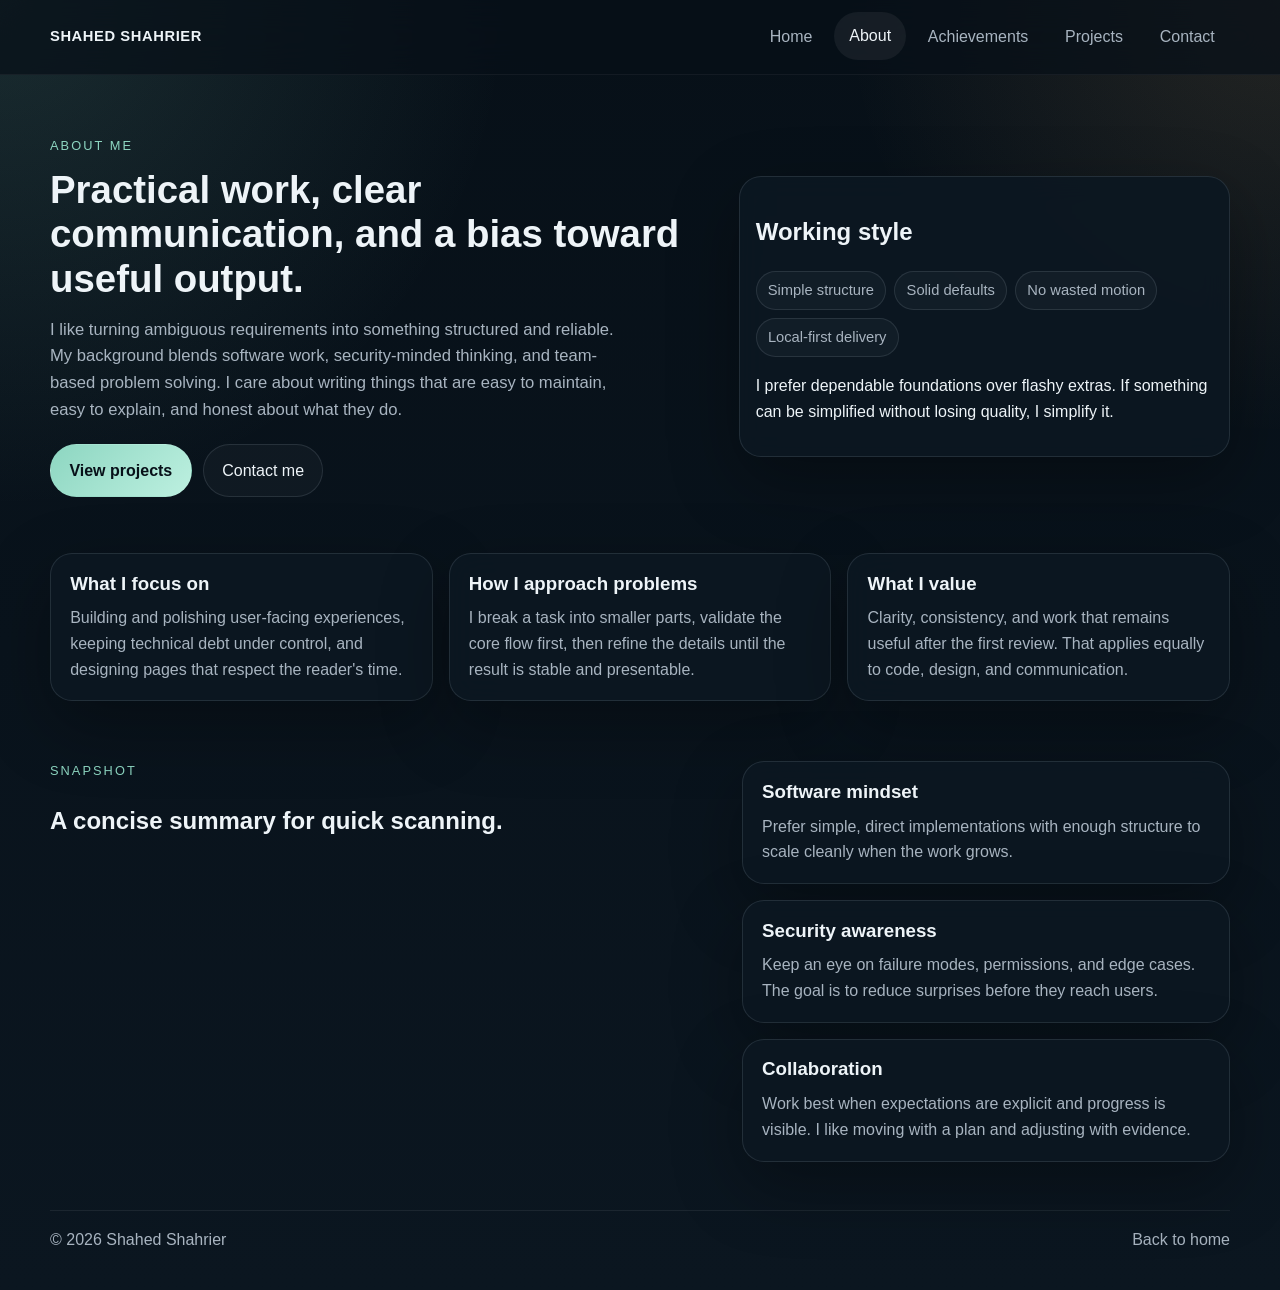
==== about.html @ 17976b41 "Redesign portfolio site" ====
<!doctype html>
<html lang="en">
<head>
  <meta charset="utf-8" />
  <meta name="viewport" content="width=device-width,initial-scale=1" />
  <meta name="description" content="About Shahed Shahrier." />
  <meta name="theme-color" content="#071018" />
  <link rel="manifest" href="manifest.webmanifest" />
  <link rel="icon" href="assets/icon.svg" type="image/svg+xml" />
  <link rel="stylesheet" href="styles.css" />
  <title>About | Shahed Shahrier</title>
</head>
<body data-page="about">
  <header class="site-header">
    <div class="container header-inner">
      <a class="brand" href="index.html">Shahed Shahrier</a>
      <nav class="nav" aria-label="Primary">
        <a href="index.html">Home</a>
        <a href="about.html" aria-current="page">About</a>
        <a href="achievements.html">Achievements</a>
        <a href="projects.html">Projects</a>
        <a href="contact.html">Contact</a>
      </nav>
    </div>
  </header>

  <main>
    <section class="page-hero">
      <div class="container page-hero-grid">
        <div>
          <p class="eyebrow">About me</p>
          <h1>Practical work, clear communication, and a bias toward useful output.</h1>
          <p class="page-lead">I like turning ambiguous requirements into something structured and reliable. My background blends software work, security-minded thinking, and team-based problem solving. I care about writing things that are easy to maintain, easy to explain, and honest about what they do.</p>
          <div class="quick-links">
            <a class="btn primary" href="projects.html">View projects</a>
            <a class="btn secondary" href="contact.html">Contact me</a>
          </div>
        </div>
        <aside class="hero-card">
          <h2>Working style</h2>
          <div class="pill-row">
            <span class="pill">Simple structure</span>
            <span class="pill">Solid defaults</span>
            <span class="pill">No wasted motion</span>
            <span class="pill">Local-first delivery</span>
          </div>
          <p>I prefer dependable foundations over flashy extras. If something can be simplified without losing quality, I simplify it.</p>
        </aside>
      </div>
    </section>

    <section class="section">
      <div class="container info-stack">
        <article class="info-card">
          <h3>What I focus on</h3>
          <p>Building and polishing user-facing experiences, keeping technical debt under control, and designing pages that respect the reader's time.</p>
        </article>
        <article class="info-card">
          <h3>How I approach problems</h3>
          <p>I break a task into smaller parts, validate the core flow first, then refine the details until the result is stable and presentable.</p>
        </article>
        <article class="info-card">
          <h3>What I value</h3>
          <p>Clarity, consistency, and work that remains useful after the first review. That applies equally to code, design, and communication.</p>
        </article>
      </div>
    </section>

    <section class="section alt-section">
      <div class="container split-grid">
        <div>
          <p class="eyebrow">Snapshot</p>
          <h2>A concise summary for quick scanning.</h2>
        </div>
        <div class="stack-list">
          <article class="stack-item">
            <h3>Software mindset</h3>
            <p>Prefer simple, direct implementations with enough structure to scale cleanly when the work grows.</p>
          </article>
          <article class="stack-item">
            <h3>Security awareness</h3>
            <p>Keep an eye on failure modes, permissions, and edge cases. The goal is to reduce surprises before they reach users.</p>
          </article>
          <article class="stack-item">
            <h3>Collaboration</h3>
            <p>Work best when expectations are explicit and progress is visible. I like moving with a plan and adjusting with evidence.</p>
          </article>
        </div>
      </div>
    </section>
  </main>

  <footer class="site-footer">
    <div class="container footer-inner">
      <p>© <span data-year></span> Shahed Shahrier</p>
      <p><a href="index.html">Back to home</a></p>
    </div>
  </footer>

  <script src="site.js" defer></script>
</body>
</html>
---- styles.css ----
:root {
  --bg: #071018;
  --bg-2: #0b1620;
  --surface: rgba(12, 23, 34, 0.88);
  --surface-strong: #102131;
  --surface-soft: rgba(255, 255, 255, 0.04);
  --border: rgba(201, 219, 232, 0.12);
  --text: #eef4f8;
  --muted: #a8b4c0;
  --accent: #8dd6c1;
  --accent-strong: #f0b96f;
  --shadow: 0 24px 70px rgba(0, 0, 0, 0.32);
  --radius: 22px;
  --radius-sm: 14px;
  --max-width: 1180px;
}

* {
  box-sizing: border-box;
}

html {
  scroll-behavior: smooth;
}

body {
  margin: 0;
  min-height: 100vh;
  color: var(--text);
  line-height: 1.6;
  font-family: "Segoe UI", "Helvetica Neue", Arial, sans-serif;
  background:
    radial-gradient(circle at top left, rgba(141, 214, 193, 0.14), transparent 28%),
    radial-gradient(circle at top right, rgba(240, 185, 111, 0.12), transparent 24%),
    linear-gradient(180deg, var(--bg), var(--bg-2));
  -webkit-font-smoothing: antialiased;
  -moz-osx-font-smoothing: grayscale;
}

img {
  max-width: 100%;
  display: block;
}

a {
  color: inherit;
}

.container {
  width: min(var(--max-width), calc(100% - 2rem));
  margin: 0 auto;
}

.site-header {
  position: sticky;
  top: 0;
  z-index: 20;
  backdrop-filter: blur(18px);
  background: rgba(7, 16, 24, 0.72);
  border-bottom: 1px solid rgba(255, 255, 255, 0.05);
}

.header-inner {
  min-height: 74px;
  display: flex;
  align-items: center;
  justify-content: space-between;
  gap: 1rem;
}

.brand {
  text-decoration: none;
  font-weight: 700;
  letter-spacing: 0.04em;
  text-transform: uppercase;
  font-size: 0.92rem;
}

.nav {
  display: flex;
  flex-wrap: wrap;
  justify-content: flex-end;
  gap: 0.4rem;
}

.nav a {
  text-decoration: none;
  padding: 0.7rem 0.95rem;
  color: var(--muted);
  border-radius: 999px;
  transition: background-color 160ms ease, color 160ms ease, transform 160ms ease;
}

.nav a:hover,
.nav a:focus-visible,
.nav a[aria-current="page"] {
  color: var(--text);
  background: rgba(255, 255, 255, 0.06);
  transform: translateY(-1px);
}

.hero {
  padding: 4.5rem 0 2rem;
}

.hero-grid,
.split-grid {
  display: grid;
  grid-template-columns: 1.3fr 0.95fr;
  gap: 1.5rem;
  align-items: center;
}

.hero-copy h1,
.section-heading h2 {
  margin: 0;
  line-height: 1.05;
  letter-spacing: -0.03em;
}

.hero-copy h1 {
  font-size: clamp(2.6rem, 5vw, 5rem);
  max-width: 11ch;
}

.lead {
  max-width: 65ch;
  color: var(--muted);
  font-size: 1.05rem;
  margin: 1.1rem 0 0;
}

.eyebrow {
  margin: 0 0 0.75rem;
  color: var(--accent);
  font-size: 0.8rem;
  letter-spacing: 0.16em;
  text-transform: uppercase;
}

.hero-actions {
  display: flex;
  flex-wrap: wrap;
  gap: 0.9rem;
  margin-top: 1.6rem;
}

.btn {
  display: inline-flex;
  align-items: center;
  justify-content: center;
  min-height: 48px;
  padding: 0.8rem 1.15rem;
  border-radius: 999px;
  text-decoration: none;
  border: 1px solid transparent;
  transition: transform 160ms ease, border-color 160ms ease, background-color 160ms ease;
}

.btn:hover,
.btn:focus-visible {
  transform: translateY(-1px);
}

.btn.primary {
  background: linear-gradient(135deg, var(--accent), #bdf0e0);
  color: #071018;
  font-weight: 700;
}

.btn.secondary {
  border-color: var(--border);
  background: rgba(255, 255, 255, 0.03);
  color: var(--text);
}

.hero-meta {
  display: flex;
  flex-wrap: wrap;
  gap: 0.7rem;
  margin-top: 1.25rem;
  color: var(--muted);
}

.hero-meta span {
  padding: 0.5rem 0.8rem;
  border: 1px solid var(--border);
  border-radius: 999px;
  background: rgba(255, 255, 255, 0.03);
}

.hero-card,
.link-card,
.stack-item,
.info-card {
  border: 1px solid var(--border);
  background: var(--surface);
  box-shadow: var(--shadow);
  backdrop-filter: blur(14px);
}

.hero-card {
  border-radius: var(--radius);
  padding: 1rem;
}

.portrait-card img {
  border-radius: calc(var(--radius) - 10px);
  aspect-ratio: 4 / 5;
  object-fit: cover;
  width: 100%;
  margin-bottom: 1rem;
}

.portrait-card h2,
.page-hero h1,
.stack-item h3,
.info-card h3,
.link-card h3 {
  margin: 0;
  line-height: 1.15;
}

.portrait-card p,
.section-note,
.stack-item p,
.info-card p,
.link-card p {
  margin: 0.7rem 0 0;
  color: var(--muted);
}

.section {
  padding: 2rem 0 1rem;
}

.alt-section {
  padding-top: 2.75rem;
}

.section-heading {
  display: flex;
  align-items: end;
  justify-content: space-between;
  gap: 1.5rem;
  margin-bottom: 1.25rem;
}

.section-heading h2,
.page-hero h1 {
  font-size: clamp(1.9rem, 3vw, 3rem);
}

.section-note {
  max-width: 42ch;
}

.card-grid {
  display: grid;
  gap: 1rem;
}

.four-up {
  grid-template-columns: repeat(4, minmax(0, 1fr));
}

.link-card {
  display: block;
  text-decoration: none;
  border-radius: var(--radius);
  padding: 1.2rem;
  min-height: 100%;
  transition: transform 160ms ease, border-color 160ms ease, background-color 160ms ease;
}

.link-card:hover,
.link-card:focus-visible {
  transform: translateY(-4px);
  border-color: rgba(141, 214, 193, 0.34);
  background: rgba(16, 33, 49, 0.98);
}

.card-kicker {
  display: inline-flex;
  margin-bottom: 0.8rem;
  color: var(--accent-strong);
  font-size: 0.8rem;
  letter-spacing: 0.14em;
  text-transform: uppercase;
}

.split-grid {
  align-items: start;
}

.stack-list {
  display: grid;
  gap: 1rem;
}

.stack-item,
.info-card {
  border-radius: var(--radius);
  padding: 1.15rem 1.2rem;
}

.page-hero {
  padding: 3.8rem 0 1.5rem;
}

.page-hero-grid {
  display: grid;
  grid-template-columns: minmax(0, 1.15fr) minmax(280px, 0.85fr);
  gap: 1.5rem;
  align-items: center;
}

.page-lead {
  color: var(--muted);
  max-width: 62ch;
  margin: 1rem 0 0;
  font-size: 1.04rem;
}

.quick-links {
  display: flex;
  flex-wrap: wrap;
  gap: 0.7rem;
  margin-top: 1.3rem;
}

.quick-links a,
.inline-link {
  color: var(--text);
}

.inline-link {
  color: var(--accent);
}

.info-stack,
.project-grid,
.achievement-grid,
.contact-grid {
  display: grid;
  gap: 1rem;
}

.info-stack {
  grid-template-columns: repeat(3, minmax(0, 1fr));
}

.project-grid,
.achievement-grid,
.contact-grid {
  grid-template-columns: repeat(3, minmax(0, 1fr));
}

.info-card figure,
.project-card figure,
.achievement-card figure {
  margin: 0 0 1rem;
}

.info-card figure img,
.project-card figure img,
.achievement-card figure img {
  width: 100%;
  aspect-ratio: 16 / 10;
  object-fit: cover;
  border-radius: 16px;
}

.pill-row {
  display: flex;
  flex-wrap: wrap;
  gap: 0.5rem;
  margin-top: 1rem;
}

.pill {
  display: inline-flex;
  align-items: center;
  padding: 0.42rem 0.7rem;
  border-radius: 999px;
  border: 1px solid var(--border);
  color: var(--muted);
  background: rgba(255, 255, 255, 0.03);
  font-size: 0.92rem;
}

.project-card,
.achievement-card,
.contact-card {
  border: 1px solid var(--border);
  border-radius: var(--radius);
  background: var(--surface);
  padding: 1rem;
  box-shadow: var(--shadow);
}

.contact-card a {
  color: var(--accent);
  text-decoration: none;
}

.contact-card a:hover,
.contact-card a:focus-visible {
  text-decoration: underline;
}

.section-divider {
  margin: 2rem 0 0;
  border: 0;
  border-top: 1px solid rgba(255, 255, 255, 0.08);
}

.site-footer {
  padding: 2rem 0 2.4rem;
  color: var(--muted);
}

.footer-inner {
  display: flex;
  flex-wrap: wrap;
  justify-content: space-between;
  gap: 0.8rem;
  padding-top: 1rem;
  border-top: 1px solid rgba(255, 255, 255, 0.07);
}

.footer-inner p {
  margin: 0;
}

.footer-inner a {
  color: var(--muted);
  text-decoration: none;
}

.footer-inner a:hover,
.footer-inner a:focus-visible {
  color: var(--text);
}

.offline-banner {
  display: inline-flex;
  margin-top: 1rem;
  padding: 0.55rem 0.8rem;
  border-radius: 999px;
  border: 1px solid rgba(141, 214, 193, 0.28);
  background: rgba(141, 214, 193, 0.08);
  color: var(--text);
}

.center-stack {
  min-height: calc(100vh - 140px);
  display: grid;
  place-items: center;
}

.center-card {
  max-width: 640px;
  width: 100%;
  padding: 1.5rem;
  border-radius: var(--radius);
  border: 1px solid var(--border);
  background: var(--surface);
  box-shadow: var(--shadow);
}

.center-card p {
  color: var(--muted);
}

@media (max-width: 980px) {
  .hero-grid,
  .split-grid,
  .page-hero-grid,
  .info-stack,
  .project-grid,
  .achievement-grid,
  .contact-grid,
  .four-up {
    grid-template-columns: 1fr 1fr;
  }

  .section-heading {
    align-items: start;
    flex-direction: column;
  }
}

@media (max-width: 720px) {
  .container {
    width: min(var(--max-width), calc(100% - 1.25rem));
  }

  .header-inner {
    min-height: auto;
    padding: 0.9rem 0;
    flex-direction: column;
    align-items: flex-start;
  }

  .nav {
    justify-content: flex-start;
  }

  .hero,
  .page-hero {
    padding-top: 2.8rem;
  }

  .hero-grid,
  .split-grid,
  .page-hero-grid,
  .info-stack,
  .project-grid,
  .achievement-grid,
  .contact-grid,
  .four-up {
    grid-template-columns: 1fr;
  }

  .hero-copy h1 {
    max-width: none;
  }

  .footer-inner {
    flex-direction: column;
  }
}
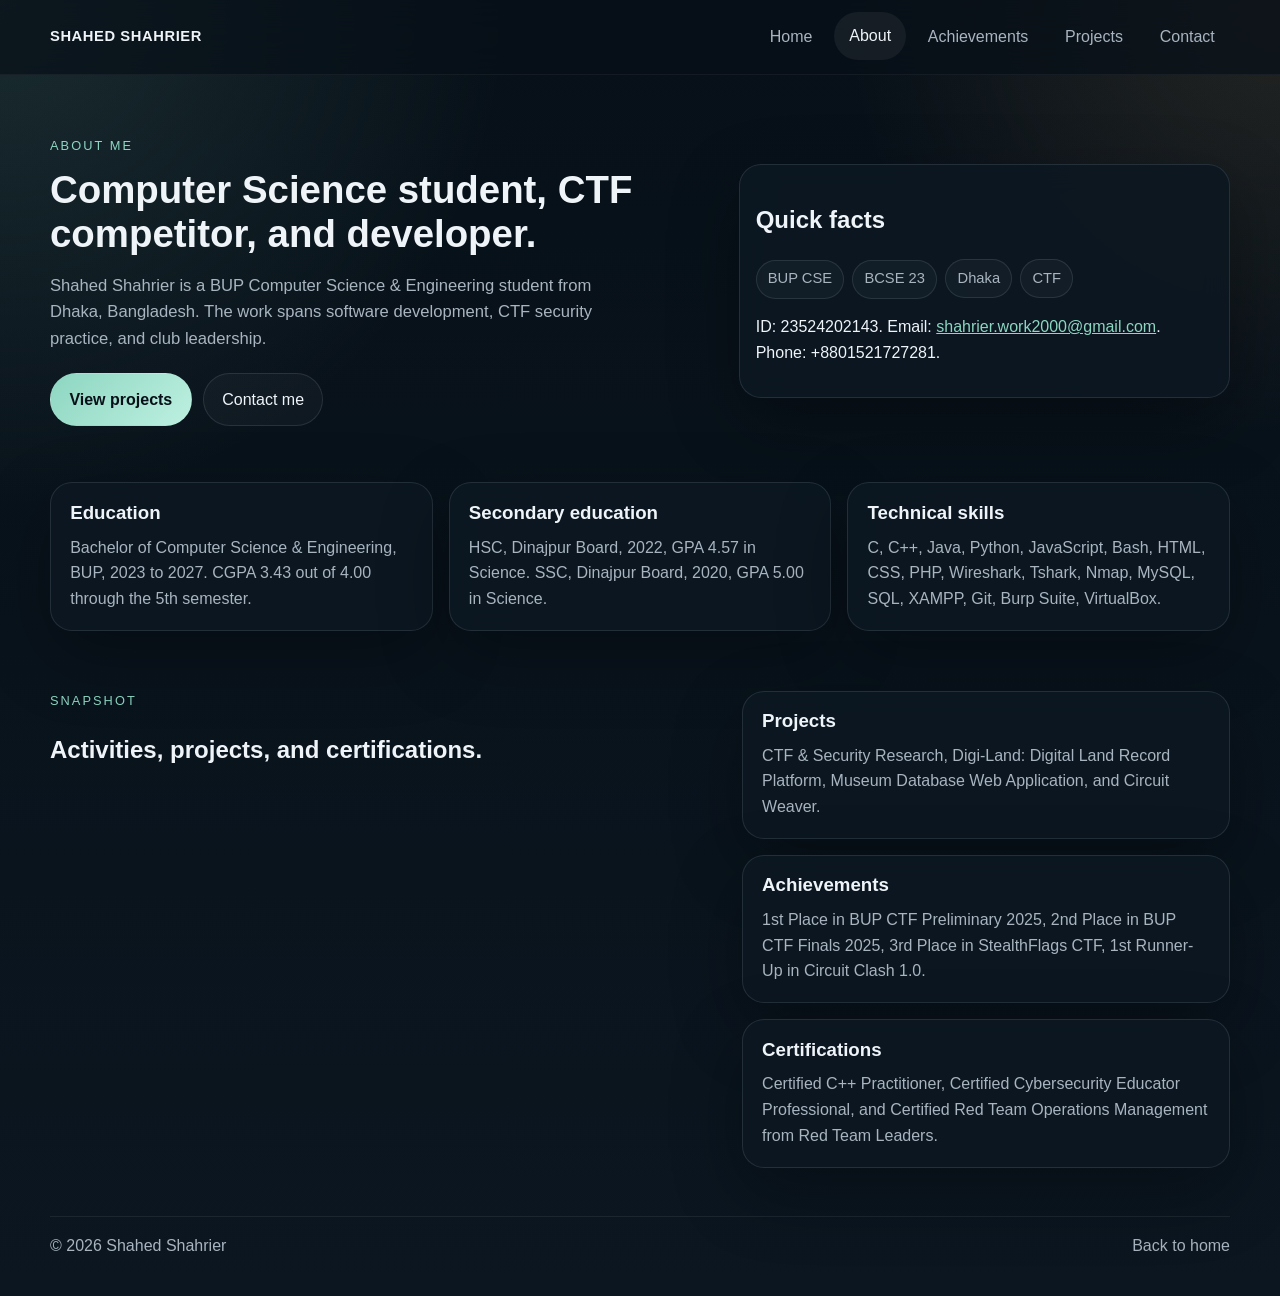
==== commit 7e9564b4: "Refine portfolio copy and project links" ====
--- a/about.html
+++ b/about.html
@@ -3,7 +3,7 @@
 <head>
   <meta charset="utf-8" />
   <meta name="viewport" content="width=device-width,initial-scale=1" />
-  <meta name="description" content="About Shahed Shahrier." />
+  <meta name="description" content="Education, skills, activities, and certifications for Shahed Shahrier." />
   <meta name="theme-color" content="#071018" />
   <link rel="manifest" href="manifest.webmanifest" />
   <link rel="icon" href="assets/icon.svg" type="image/svg+xml" />
@@ -29,22 +29,22 @@
       <div class="container page-hero-grid">
         <div>
           <p class="eyebrow">About me</p>
-          <h1>Practical work, clear communication, and a bias toward useful output.</h1>
-          <p class="page-lead">I like turning ambiguous requirements into something structured and reliable. My background blends software work, security-minded thinking, and team-based problem solving. I care about writing things that are easy to maintain, easy to explain, and honest about what they do.</p>
+          <h1>Computer Science student, CTF competitor, and developer.</h1>
+          <p class="page-lead">Shahed Shahrier is a BUP Computer Science & Engineering student from Dhaka, Bangladesh. The work spans software development, CTF security practice, and club leadership.</p>
           <div class="quick-links">
             <a class="btn primary" href="projects.html">View projects</a>
             <a class="btn secondary" href="contact.html">Contact me</a>
           </div>
         </div>
         <aside class="hero-card">
-          <h2>Working style</h2>
+          <h2>Quick facts</h2>
           <div class="pill-row">
-            <span class="pill">Simple structure</span>
-            <span class="pill">Solid defaults</span>
-            <span class="pill">No wasted motion</span>
-            <span class="pill">Local-first delivery</span>
+            <span class="pill">BUP CSE</span>
+            <span class="pill">BCSE 23</span>
+            <span class="pill">Dhaka</span>
+            <span class="pill">CTF</span>
           </div>
-          <p>I prefer dependable foundations over flashy extras. If something can be simplified without losing quality, I simplify it.</p>
+          <p>ID: 23524202143. Email: <a class="inline-link" href="mailto:shahrier.work2000@gmail.com">shahrier.work2000@gmail.com</a>. Phone: +8801521727281.</p>
         </aside>
       </div>
     </section>
@@ -52,16 +52,16 @@
     <section class="section">
       <div class="container info-stack">
         <article class="info-card">
-          <h3>What I focus on</h3>
-          <p>Building and polishing user-facing experiences, keeping technical debt under control, and designing pages that respect the reader's time.</p>
+          <h3>Education</h3>
+          <p>Bachelor of Computer Science & Engineering, BUP, 2023 to 2027. CGPA 3.43 out of 4.00 through the 5th semester.</p>
         </article>
         <article class="info-card">
-          <h3>How I approach problems</h3>
-          <p>I break a task into smaller parts, validate the core flow first, then refine the details until the result is stable and presentable.</p>
+          <h3>Secondary education</h3>
+          <p>HSC, Dinajpur Board, 2022, GPA 4.57 in Science. SSC, Dinajpur Board, 2020, GPA 5.00 in Science.</p>
         </article>
         <article class="info-card">
-          <h3>What I value</h3>
-          <p>Clarity, consistency, and work that remains useful after the first review. That applies equally to code, design, and communication.</p>
+          <h3>Technical skills</h3>
+          <p>C, C++, Java, Python, JavaScript, Bash, HTML, CSS, PHP, Wireshark, Tshark, Nmap, MySQL, SQL, XAMPP, Git, Burp Suite, VirtualBox.</p>
         </article>
       </div>
     </section>
@@ -70,20 +70,20 @@
       <div class="container split-grid">
         <div>
           <p class="eyebrow">Snapshot</p>
-          <h2>A concise summary for quick scanning.</h2>
+          <h2>Activities, projects, and certifications.</h2>
         </div>
         <div class="stack-list">
           <article class="stack-item">
-            <h3>Software mindset</h3>
-            <p>Prefer simple, direct implementations with enough structure to scale cleanly when the work grows.</p>
+            <h3>Projects</h3>
+            <p>CTF & Security Research, Digi-Land: Digital Land Record Platform, Museum Database Web Application, and Circuit Weaver.</p>
           </article>
           <article class="stack-item">
-            <h3>Security awareness</h3>
-            <p>Keep an eye on failure modes, permissions, and edge cases. The goal is to reduce surprises before they reach users.</p>
+            <h3>Achievements</h3>
+            <p>1st Place in BUP CTF Preliminary 2025, 2nd Place in BUP CTF Finals 2025, 3rd Place in StealthFlags CTF, 1st Runner-Up in Circuit Clash 1.0.</p>
           </article>
           <article class="stack-item">
-            <h3>Collaboration</h3>
-            <p>Work best when expectations are explicit and progress is visible. I like moving with a plan and adjusting with evidence.</p>
+            <h3>Certifications</h3>
+            <p>Certified C++ Practitioner, Certified Cybersecurity Educator Professional, and Certified Red Team Operations Management from Red Team Leaders.</p>
           </article>
         </div>
       </div>
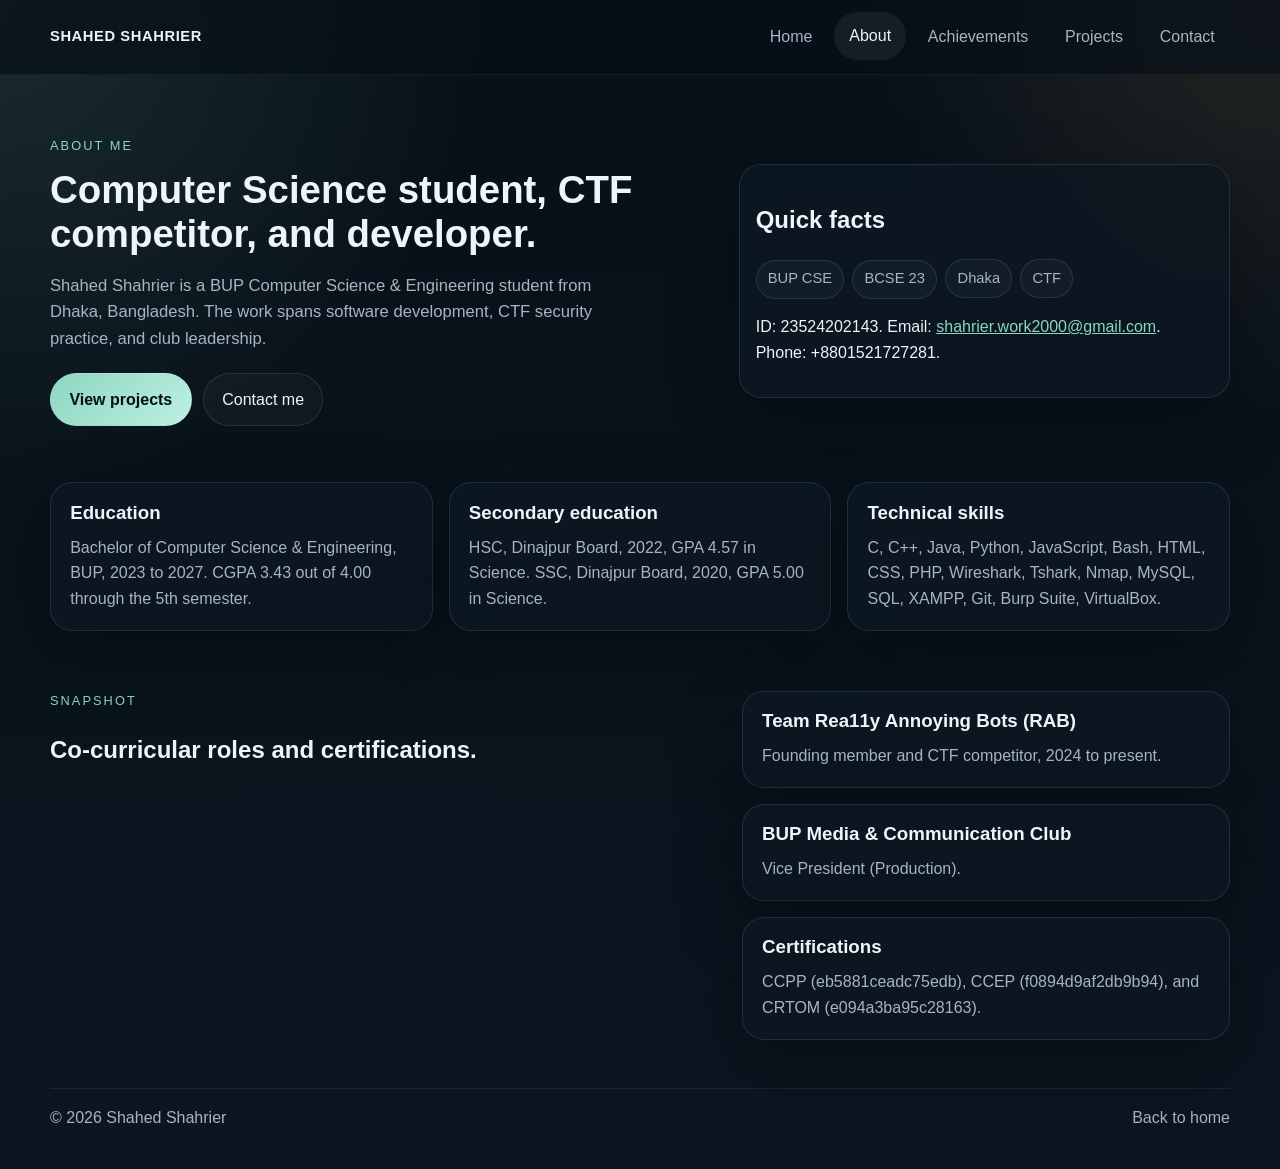
==== commit ae96eb5f: "Reduce repetitive portfolio content" ====
--- a/about.html
+++ b/about.html
@@ -70,20 +70,20 @@
       <div class="container split-grid">
         <div>
           <p class="eyebrow">Snapshot</p>
-          <h2>Activities, projects, and certifications.</h2>
+          <h2>Co-curricular roles and certifications.</h2>
         </div>
         <div class="stack-list">
           <article class="stack-item">
-            <h3>Projects</h3>
-            <p>CTF & Security Research, Digi-Land: Digital Land Record Platform, Museum Database Web Application, and Circuit Weaver.</p>
+            <h3>Team Rea11y Annoying Bots (RAB)</h3>
+            <p>Founding member and CTF competitor, 2024 to present.</p>
           </article>
           <article class="stack-item">
-            <h3>Achievements</h3>
-            <p>1st Place in BUP CTF Preliminary 2025, 2nd Place in BUP CTF Finals 2025, 3rd Place in StealthFlags CTF, 1st Runner-Up in Circuit Clash 1.0.</p>
+            <h3>BUP Media & Communication Club</h3>
+            <p>Vice President (Production).</p>
           </article>
           <article class="stack-item">
             <h3>Certifications</h3>
-            <p>Certified C++ Practitioner, Certified Cybersecurity Educator Professional, and Certified Red Team Operations Management from Red Team Leaders.</p>
+            <p>CCPP (eb5881ceadc75edb), CCEP (f0894d9af2db9b94), and CRTOM (e094a3ba95c28163).</p>
           </article>
         </div>
       </div>
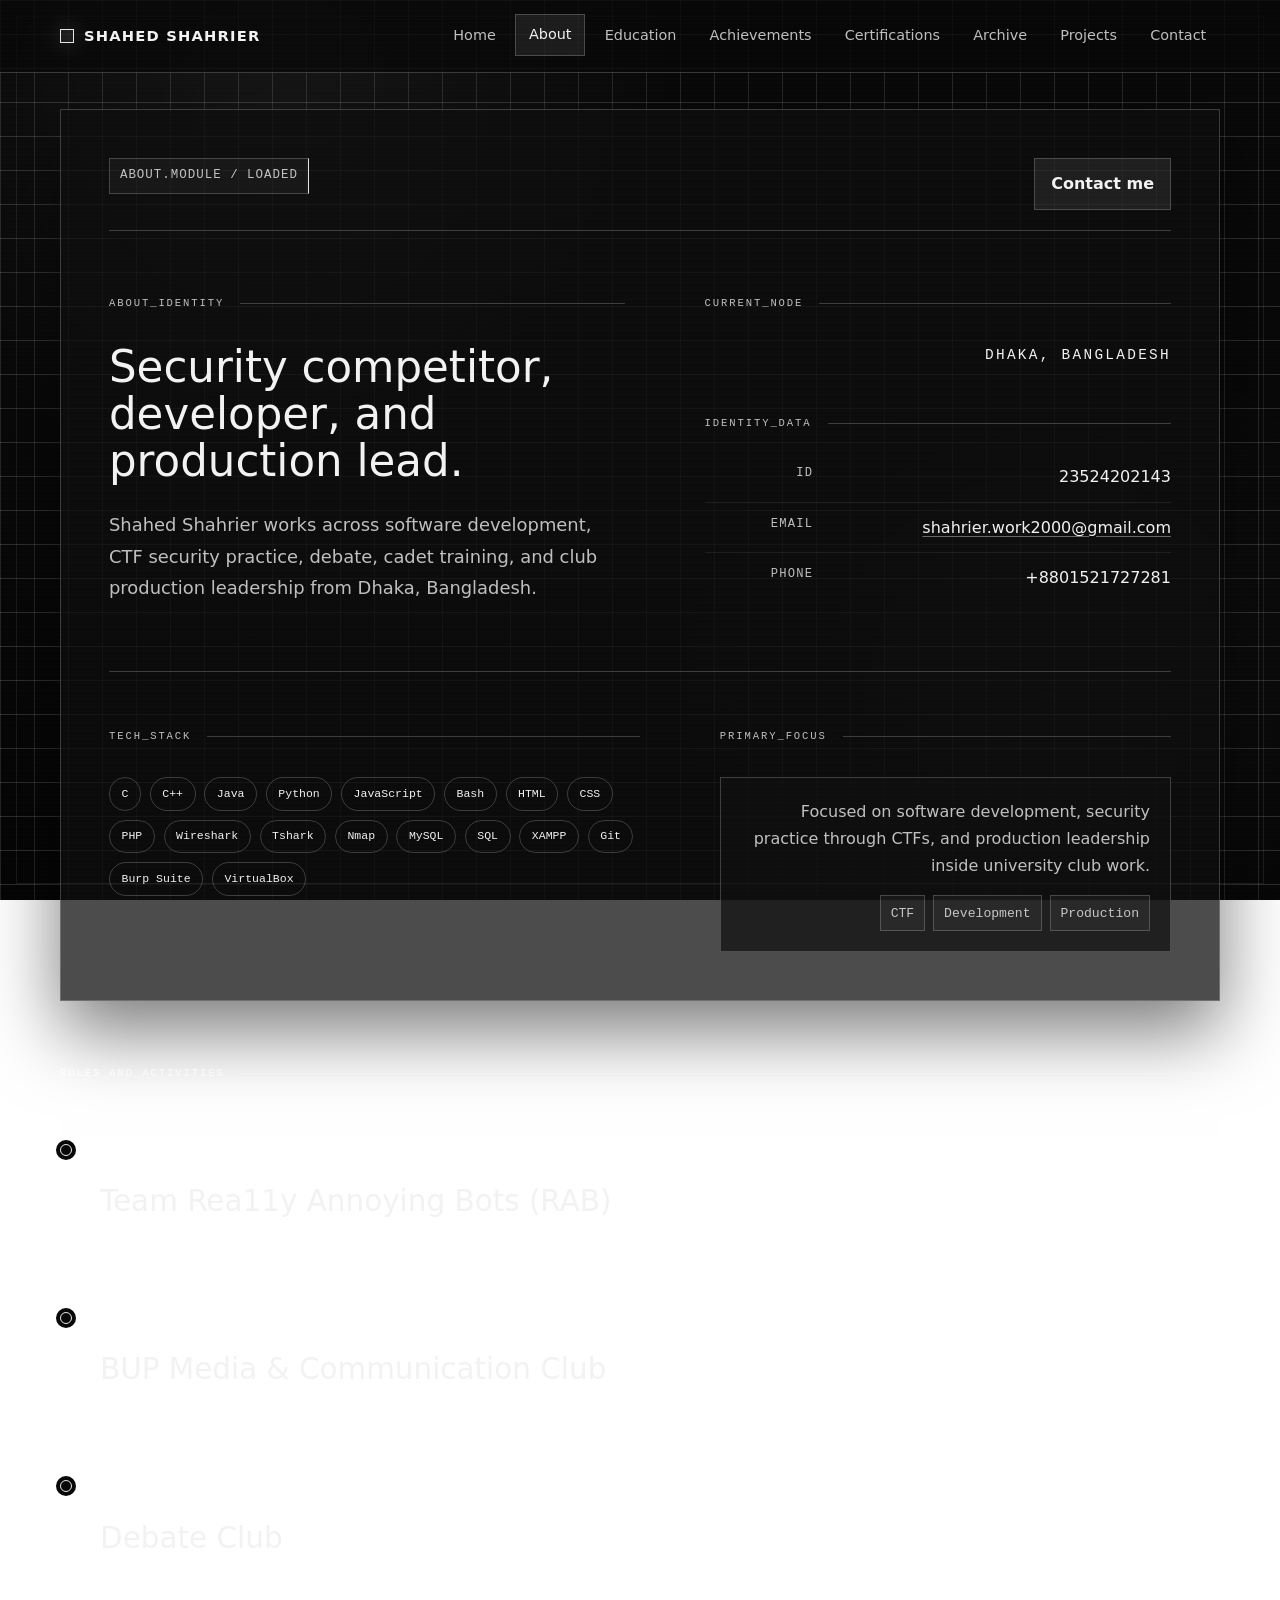
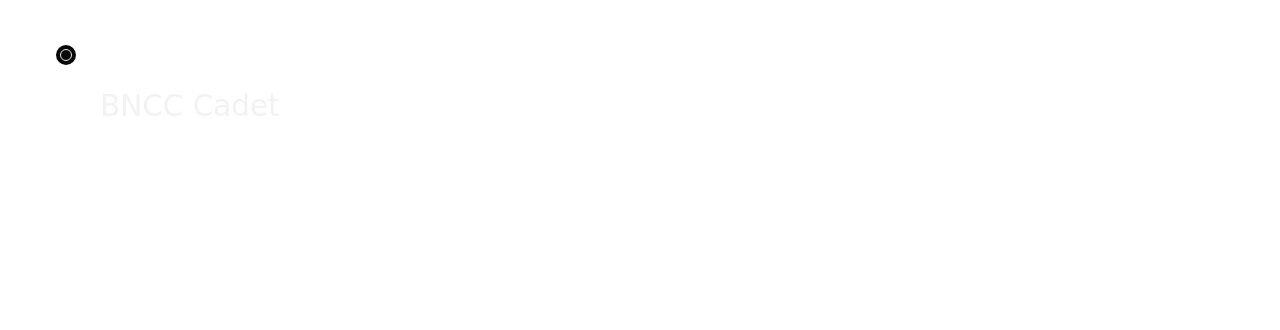
==== commit c3c009e3: "Redesign portfolio and add archive sections" ====
--- a/about.html
+++ b/about.html
@@ -3,11 +3,11 @@
 <head>
   <meta charset="utf-8" />
   <meta name="viewport" content="width=device-width,initial-scale=1" />
-  <meta name="description" content="Education, skills, activities, and certifications for Shahed Shahrier." />
-  <meta name="theme-color" content="#071018" />
+  <meta name="description" content="Skills, activities, and profile information for Shahed Shahrier." />
+  <meta name="theme-color" content="#080808" />
   <link rel="manifest" href="manifest.webmanifest" />
   <link rel="icon" href="assets/icon.svg" type="image/svg+xml" />
-  <link rel="stylesheet" href="styles.css" />
+  <link rel="stylesheet" href="styles.css?v=archive-15" />
   <title>About | Shahed Shahrier</title>
 </head>
 <body data-page="about">
@@ -15,79 +15,138 @@
     <div class="container header-inner">
       <a class="brand" href="index.html">Shahed Shahrier</a>
       <nav class="nav" aria-label="Primary">
-        <a href="index.html">Home</a>
-        <a href="about.html" aria-current="page">About</a>
-        <a href="achievements.html">Achievements</a>
-        <a href="projects.html">Projects</a>
-        <a href="contact.html">Contact</a>
+        <a href="index.html" data-text="Home">Home</a>
+        <a href="about.html" data-text="About" aria-current="page">About</a>
+        <a href="education.html" data-text="Education">Education</a>
+        <a href="achievements.html" data-text="Achievements">Achievements</a>
+        <a href="certifications.html" data-text="Certifications">Certifications</a>
+        <a href="archive.html" data-text="Archive">Archive</a>
+        <a href="projects.html" data-text="Projects">Projects</a>
+        <a href="contact.html" data-text="Contact">Contact</a>
       </nav>
     </div>
   </header>
 
   <main>
-    <section class="page-hero">
-      <div class="container page-hero-grid">
-        <div>
-          <p class="eyebrow">About me</p>
-          <h1>Computer Science student, CTF competitor, and developer.</h1>
-          <p class="page-lead">Shahed Shahrier is a BUP Computer Science & Engineering student from Dhaka, Bangladesh. The work spans software development, CTF security practice, and club leadership.</p>
-          <div class="quick-links">
-            <a class="btn primary" href="projects.html">View projects</a>
-            <a class="btn secondary" href="contact.html">Contact me</a>
+    <section class="about-shell">
+      <div class="container about-frame">
+        <div class="about-topline">
+          <p class="system-line">about.module / loaded</p>
+          <a class="btn-outline" href="contact.html">Contact me</a>
+        </div>
+
+        <section class="about-profile-grid">
+          <div class="about-statement reveal">
+            <div class="column-title">About_Identity</div>
+            <h1>Security competitor, developer, and production lead.</h1>
+            <div class="about-copy">
+              <p>Shahed Shahrier works across software development, CTF security practice, debate, cadet training, and club production leadership from Dhaka, Bangladesh.</p>
+            </div>
           </div>
-        </div>
-        <aside class="hero-card">
-          <h2>Quick facts</h2>
-          <div class="pill-row">
-            <span class="pill">BUP CSE</span>
-            <span class="pill">BCSE 23</span>
-            <span class="pill">Dhaka</span>
-            <span class="pill">CTF</span>
+
+          <aside class="about-meta reveal" aria-label="Quick facts">
+            <div>
+              <div class="column-title align-end">Current_Node</div>
+              <p class="about-location">Dhaka, Bangladesh</p>
+            </div>
+            <div>
+              <div class="column-title align-end">Identity_Data</div>
+              <dl class="status-grid">
+                <div class="status-row">
+                  <dt>ID</dt>
+                  <dd>23524202143</dd>
+                </div>
+                <div class="status-row">
+                  <dt>Email</dt>
+                  <dd><a class="inline-link" href="mailto:shahrier.work2000@gmail.com">shahrier.work2000@gmail.com</a></dd>
+                </div>
+                <div class="status-row">
+                  <dt>Phone</dt>
+                  <dd>+8801521727281</dd>
+                </div>
+              </dl>
+            </div>
+          </aside>
+        </section>
+
+        <section class="about-split">
+          <div class="reveal">
+            <div class="column-title">Tech_Stack</div>
+            <div class="about-skill-cloud" aria-label="Technical skills">
+              <span>C</span>
+              <span>C++</span>
+              <span>Java</span>
+              <span>Python</span>
+              <span>JavaScript</span>
+              <span>Bash</span>
+              <span>HTML</span>
+              <span>CSS</span>
+              <span>PHP</span>
+              <span>Wireshark</span>
+              <span>Tshark</span>
+              <span>Nmap</span>
+              <span>MySQL</span>
+              <span>SQL</span>
+              <span>XAMPP</span>
+              <span>Git</span>
+              <span>Burp Suite</span>
+              <span>VirtualBox</span>
+            </div>
           </div>
-          <p>ID: 23524202143. Email: <a class="inline-link" href="mailto:shahrier.work2000@gmail.com">shahrier.work2000@gmail.com</a>. Phone: +8801521727281.</p>
-        </aside>
+
+          <div class="reveal">
+            <div class="column-title align-end">Primary_Focus</div>
+            <div class="about-focus-card">
+              <p>Focused on software development, security practice through CTFs, and production leadership inside university club work.</p>
+              <div class="tags">
+                <span>CTF</span>
+                <span>Development</span>
+                <span>Production</span>
+              </div>
+            </div>
+          </div>
+        </section>
       </div>
     </section>
 
-    <section class="section">
-      <div class="container info-stack">
-        <article class="info-card">
-          <h3>Education</h3>
-          <p>Bachelor of Computer Science & Engineering, BUP, 2023 to 2027. CGPA 3.43 out of 4.00 through the 5th semester.</p>
+    <section class="section alt-section">
+      <div class="container about-editorial-list">
+        <div class="column-title">Roles_And_Activities</div>
+        <article class="about-row reveal">
+          <span class="about-row-marker" aria-hidden="true"></span>
+          <div>
+            <p class="card-kicker">2024 - Present</p>
+            <h3>Team Rea11y Annoying Bots (RAB)</h3>
+            <p>Founding member and CTF competitor.</p>
+          </div>
         </article>
-        <article class="info-card">
-          <h3>Secondary education</h3>
-          <p>HSC, Dinajpur Board, 2022, GPA 4.57 in Science. SSC, Dinajpur Board, 2020, GPA 5.00 in Science.</p>
+        <article class="about-row reveal">
+          <span class="about-row-marker" aria-hidden="true"></span>
+          <div>
+            <p class="card-kicker">Leadership</p>
+            <h3>BUP Media & Communication Club</h3>
+            <p>Vice President (Production).</p>
+          </div>
         </article>
-        <article class="info-card">
-          <h3>Technical skills</h3>
-          <p>C, C++, Java, Python, JavaScript, Bash, HTML, CSS, PHP, Wireshark, Tshark, Nmap, MySQL, SQL, XAMPP, Git, Burp Suite, VirtualBox.</p>
+        <article class="about-row reveal">
+          <span class="about-row-marker" aria-hidden="true"></span>
+          <div>
+            <p class="card-kicker">2016 - 2021</p>
+            <h3>Debate Club</h3>
+            <p>Member during school and college.</p>
+          </div>
+        </article>
+        <article class="about-row reveal">
+          <span class="about-row-marker" aria-hidden="true"></span>
+          <div>
+            <p class="card-kicker">2016 - 2022</p>
+            <h3>BNCC Cadet</h3>
+            <p>Cadet during college.</p>
+          </div>
         </article>
       </div>
     </section>
 
-    <section class="section alt-section">
-      <div class="container split-grid">
-        <div>
-          <p class="eyebrow">Snapshot</p>
-          <h2>Co-curricular roles and certifications.</h2>
-        </div>
-        <div class="stack-list">
-          <article class="stack-item">
-            <h3>Team Rea11y Annoying Bots (RAB)</h3>
-            <p>Founding member and CTF competitor, 2024 to present.</p>
-          </article>
-          <article class="stack-item">
-            <h3>BUP Media & Communication Club</h3>
-            <p>Vice President (Production).</p>
-          </article>
-          <article class="stack-item">
-            <h3>Certifications</h3>
-            <p>CCPP (eb5881ceadc75edb), CCEP (f0894d9af2db9b94), and CRTOM (e094a3ba95c28163).</p>
-          </article>
-        </div>
-      </div>
-    </section>
   </main>
 
   <footer class="site-footer">
@@ -99,4 +158,4 @@
 
   <script src="site.js" defer></script>
 </body>
-</html>+</html>
--- a/styles.css
+++ b/styles.css
@@ -1,18 +1,18 @@
 :root {
-  --bg: #071018;
-  --bg-2: #0b1620;
-  --surface: rgba(12, 23, 34, 0.88);
-  --surface-strong: #102131;
-  --surface-soft: rgba(255, 255, 255, 0.04);
-  --border: rgba(201, 219, 232, 0.12);
-  --text: #eef4f8;
-  --muted: #a8b4c0;
-  --accent: #8dd6c1;
-  --accent-strong: #f0b96f;
-  --shadow: 0 24px 70px rgba(0, 0, 0, 0.32);
-  --radius: 22px;
-  --radius-sm: 14px;
-  --max-width: 1180px;
+  --bg: #080808;
+  --surface: #111111;
+  --surface-hover: #171717;
+  --surface-strong: #1d1d1d;
+  --text: #f2f2f2;
+  --muted: rgba(255, 255, 255, 0.74);
+  --border: rgba(255, 255, 255, 0.2);
+  --accent: #e5e5e5;
+  --accent-soft: rgba(255, 255, 255, 0.08);
+  --grid-x: rgba(255, 255, 255, 0.16);
+  --grid-y: rgba(255, 255, 255, 0.12);
+  --shadow: 0 30px 70px rgba(0, 0, 0, 0.52);
+  --radius: 8px;
+  --max-width: 1160px;
 }
 
 * {
@@ -24,26 +24,186 @@
 }
 
 body {
+  position: relative;
   margin: 0;
   min-height: 100vh;
   color: var(--text);
   line-height: 1.6;
-  font-family: "Segoe UI", "Helvetica Neue", Arial, sans-serif;
+  font-family: Inter, ui-sans-serif, system-ui, -apple-system, BlinkMacSystemFont, "Segoe UI", sans-serif;
   background:
-    radial-gradient(circle at top left, rgba(141, 214, 193, 0.14), transparent 28%),
-    radial-gradient(circle at top right, rgba(240, 185, 111, 0.12), transparent 24%),
-    linear-gradient(180deg, var(--bg), var(--bg-2));
+    linear-gradient(to right, rgba(255, 255, 255, 0.055) 1px, transparent 1px),
+    linear-gradient(to bottom, rgba(255, 255, 255, 0.07) 1px, transparent 1px),
+    radial-gradient(circle at 22% 12%, rgba(255, 255, 255, 0.055), transparent 25rem),
+    radial-gradient(circle at 82% 78%, rgba(255, 255, 255, 0.035), transparent 24rem),
+    linear-gradient(180deg, #090909 0%, var(--bg) 58%, #050505 100%);
+  background-size: 34px 34px, 34px 34px, auto, auto, auto;
+  background-attachment: fixed;
   -webkit-font-smoothing: antialiased;
   -moz-osx-font-smoothing: grayscale;
+  isolation: isolate;
+}
+
+body::before,
+body::after {
+  content: "";
+  position: fixed;
+  inset: 0;
+  pointer-events: none;
+}
+
+body::before {
+  z-index: 0;
+  background-image:
+    linear-gradient(to right, var(--grid-y) 1px, transparent 1px),
+    linear-gradient(to bottom, var(--grid-x) 1px, transparent 1px);
+  background-size: 34px 34px;
+  opacity: 0.62;
+  animation: grid-drift 14s linear infinite;
+}
+
+body::after {
+  z-index: 60;
+  background:
+    linear-gradient(rgba(0, 0, 0, 0) 50%, rgba(255, 255, 255, 0.025) 50%),
+    radial-gradient(circle at 50% 50%, transparent 0, rgba(0, 0, 0, 0.18) 78%);
+  background-size: 100% 4px, 100% 100%;
+  opacity: 0.1;
+  mix-blend-mode: screen;
+}
+
+.site-header,
+main,
+.site-footer {
+  position: relative;
+  z-index: 1;
+}
+
+body > main::before {
+  content: "";
+  position: fixed;
+  inset: 1rem;
+  z-index: 0;
+  pointer-events: none;
+  border: 1px solid rgba(255, 255, 255, 0.08);
+}
+
+@keyframes grid-drift {
+  from {
+    background-position: 0 0, 0 0;
+  }
+
+  to {
+    background-position: 0 120px, 120px 0;
+  }
+}
+
+@keyframes glitch-skew {
+  0% {
+    transform: skew(0deg);
+  }
+
+  25% {
+    transform: skew(-4deg);
+  }
+
+  50% {
+    transform: skew(4deg);
+  }
+
+  75% {
+    transform: skew(-1deg);
+  }
+
+  100% {
+    transform: skew(0deg);
+  }
+}
+
+@keyframes glitch-slice-a {
+  0% {
+    clip-path: inset(16% 0 74% 0);
+    transform: translate(-2px, 1px);
+  }
+
+  33% {
+    clip-path: inset(58% 0 16% 0);
+    transform: translate(2px, -1px);
+  }
+
+  66% {
+    clip-path: inset(35% 0 42% 0);
+    transform: translate(-1px, 2px);
+  }
+
+  100% {
+    clip-path: inset(8% 0 68% 0);
+    transform: translate(1px, -1px);
+  }
+}
+
+@keyframes glitch-slice-b {
+  0% {
+    clip-path: inset(68% 0 8% 0);
+    transform: translate(2px, -1px);
+  }
+
+  33% {
+    clip-path: inset(22% 0 52% 0);
+    transform: translate(-2px, 1px);
+  }
+
+  66% {
+    clip-path: inset(76% 0 6% 0);
+    transform: translate(1px, -2px);
+  }
+
+  100% {
+    clip-path: inset(40% 0 30% 0);
+    transform: translate(-1px, 1px);
+  }
+}
+
+@keyframes typing-line {
+  from {
+    max-width: 0;
+  }
+
+  to {
+    max-width: 100%;
+  }
+}
+
+@keyframes caret-blink {
+  from,
+  to {
+    border-color: transparent;
+  }
+
+  50% {
+    border-color: var(--accent);
+  }
+}
+
+@keyframes reveal-up {
+  to {
+    opacity: 1;
+    transform: translateY(0);
+  }
 }
 
 img {
+  display: block;
   max-width: 100%;
-  display: block;
 }
 
 a {
   color: inherit;
+}
+
+a:focus-visible,
+button:focus-visible {
+  outline: 2px solid var(--accent);
+  outline-offset: 4px;
 }
 
 .container {
@@ -51,17 +211,29 @@
   margin: 0 auto;
 }
 
+.sr-only {
+  position: absolute;
+  width: 1px;
+  height: 1px;
+  overflow: hidden;
+  clip: rect(0, 0, 0, 0);
+  white-space: nowrap;
+  border: 0;
+  padding: 0;
+  margin: -1px;
+}
+
 .site-header {
   position: sticky;
   top: 0;
-  z-index: 20;
+  z-index: 40;
+  border-bottom: 1px solid var(--border);
+  background: rgba(8, 8, 8, 0.78);
   backdrop-filter: blur(18px);
-  background: rgba(7, 16, 24, 0.72);
-  border-bottom: 1px solid rgba(255, 255, 255, 0.05);
 }
 
 .header-inner {
-  min-height: 74px;
+  min-height: 72px;
   display: flex;
   align-items: center;
   justify-content: space-between;
@@ -69,173 +241,384 @@
 }
 
 .brand {
+  display: inline-flex;
+  align-items: center;
+  gap: 0.65rem;
+  color: var(--text);
+  font-size: 0.92rem;
+  font-weight: 700;
+  letter-spacing: 0.08em;
   text-decoration: none;
-  font-weight: 700;
-  letter-spacing: 0.04em;
-  text-transform: uppercase;
-  font-size: 0.92rem;
+  text-transform: uppercase;
+}
+
+.brand::before {
+  content: "";
+  width: 0.72rem;
+  height: 0.72rem;
+  border: 1px solid var(--accent);
+  background: var(--accent-soft);
+  box-shadow: 0 0 24px rgba(255, 255, 255, 0.22);
 }
 
 .nav {
   display: flex;
   flex-wrap: wrap;
   justify-content: flex-end;
-  gap: 0.4rem;
+  gap: 0.35rem;
 }
 
 .nav a {
+  position: relative;
+  min-height: 40px;
+  display: inline-flex;
+  align-items: center;
+  border: 1px solid transparent;
+  color: var(--muted);
+  font-size: 0.9rem;
   text-decoration: none;
-  padding: 0.7rem 0.95rem;
-  color: var(--muted);
-  border-radius: 999px;
-  transition: background-color 160ms ease, color 160ms ease, transform 160ms ease;
+  padding: 0.55rem 0.8rem;
+  transition: color 180ms ease, background 180ms ease, border-color 180ms ease, transform 180ms ease;
+}
+
+.nav a::before,
+.nav a::after {
+  content: attr(data-text);
+  position: absolute;
+  inset: 0.55rem 0.8rem auto;
+  opacity: 0;
+  pointer-events: none;
 }
 
 .nav a:hover,
 .nav a:focus-visible,
 .nav a[aria-current="page"] {
   color: var(--text);
-  background: rgba(255, 255, 255, 0.06);
+  border-color: var(--border);
+  background: var(--accent-soft);
   transform: translateY(-1px);
 }
 
-.hero {
-  padding: 4.5rem 0 2rem;
+.nav a:hover {
+  animation: glitch-skew 300ms cubic-bezier(0.25, 0.46, 0.45, 0.94) both infinite;
+}
+
+.nav a:hover::before {
+  animation: glitch-slice-a 220ms cubic-bezier(0.25, 0.46, 0.45, 0.94) both infinite;
+  color: var(--text);
+  opacity: 0.55;
+}
+
+.nav a:hover::after {
+  animation: glitch-slice-b 220ms cubic-bezier(0.25, 0.46, 0.45, 0.94) both infinite reverse;
+  color: var(--muted);
+  opacity: 0.55;
+}
+
+.hero,
+.page-hero {
+  padding: 5rem 0 2rem;
 }
 
 .hero-grid,
+.page-hero-grid,
 .split-grid {
   display: grid;
-  grid-template-columns: 1.3fr 0.95fr;
-  gap: 1.5rem;
-  align-items: center;
-}
-
-.hero-copy h1,
-.section-heading h2 {
-  margin: 0;
-  line-height: 1.05;
-  letter-spacing: -0.03em;
-}
-
-.hero-copy h1 {
-  font-size: clamp(2.6rem, 5vw, 5rem);
-  max-width: 11ch;
-}
-
-.lead {
-  max-width: 65ch;
-  color: var(--muted);
-  font-size: 1.05rem;
-  margin: 1.1rem 0 0;
-}
-
+  grid-template-columns: minmax(0, 1.18fr) minmax(280px, 0.82fr);
+  gap: 1rem;
+  align-items: stretch;
+}
+
+.hero-copy {
+  min-height: 540px;
+  display: flex;
+  flex-direction: column;
+  justify-content: center;
+  border: 1px solid var(--border);
+  background: linear-gradient(135deg, rgba(255, 255, 255, 0.055), rgba(255, 255, 255, 0.018));
+  padding: clamp(1.25rem, 4vw, 3rem);
+  box-shadow: var(--shadow);
+}
+
+.system-line {
+  display: inline-flex;
+  width: fit-content;
+  margin: 0 0 1rem;
+  border: 1px solid var(--border);
+  background: rgba(255, 255, 255, 0.035);
+  color: var(--muted);
+  font-family: "SFMono-Regular", Consolas, "Liberation Mono", monospace;
+  font-size: 0.78rem;
+  letter-spacing: 0.08em;
+  padding: 0.45rem 0.62rem;
+  text-transform: uppercase;
+}
+
+.system-line {
+  max-width: max-content;
+  overflow: hidden;
+  white-space: nowrap;
+  border-right: 0.15em solid var(--accent);
+  animation: typing-line 1.4s steps(34, end), caret-blink 780ms step-end infinite;
+}
+
+.section-kicker,
 .eyebrow {
   margin: 0 0 0.75rem;
-  color: var(--accent);
-  font-size: 0.8rem;
-  letter-spacing: 0.16em;
-  text-transform: uppercase;
-}
-
-.hero-actions {
+  color: var(--muted);
+  font-family: "SFMono-Regular", Consolas, "Liberation Mono", monospace;
+  font-size: 0.78rem;
+  letter-spacing: 0.14em;
+  text-transform: uppercase;
+}
+
+.column-title {
+  display: flex;
+  align-items: center;
+  gap: 1rem;
+  margin-bottom: 2rem;
+  color: var(--muted);
+  font-family: "SFMono-Regular", Consolas, "Liberation Mono", monospace;
+  font-size: 0.66rem;
+  letter-spacing: 0.18em;
+  text-transform: uppercase;
+}
+
+.column-title::after {
+  content: "";
+  flex: 1;
+  height: 1px;
+  background: var(--border);
+}
+
+.column-title.align-end {
+  justify-content: flex-end;
+}
+
+.hero-copy h1,
+.page-hero h1,
+.section-heading h2,
+.split-grid h2 {
+  margin: 0;
+  color: var(--text);
+  line-height: 1.02;
+  letter-spacing: 0;
+}
+
+.hero-copy h1 {
+  max-width: 12ch;
+  font-size: clamp(3rem, 8vw, 6.6rem);
+}
+
+.page-hero h1,
+.section-heading h2,
+.split-grid h2 {
+  font-size: clamp(2rem, 4vw, 3.8rem);
+}
+
+.lead,
+.page-lead,
+.section-note {
+  max-width: 68ch;
+  margin: 1rem 0 0;
+  color: var(--muted);
+  font-size: 1.02rem;
+}
+
+.hero-actions,
+.quick-links {
   display: flex;
   flex-wrap: wrap;
-  gap: 0.9rem;
-  margin-top: 1.6rem;
-}
-
-.btn {
+  gap: 0.75rem;
+  margin-top: 1.5rem;
+}
+
+.btn,
+.btn-primary,
+.btn-outline {
+  min-height: 46px;
   display: inline-flex;
   align-items: center;
   justify-content: center;
-  min-height: 48px;
-  padding: 0.8rem 1.15rem;
-  border-radius: 999px;
+  border: 1px solid var(--border);
+  color: var(--text);
+  font-weight: 700;
   text-decoration: none;
-  border: 1px solid transparent;
-  transition: transform 160ms ease, border-color 160ms ease, background-color 160ms ease;
+  padding: 0.75rem 1rem;
+  transition: transform 180ms ease, border-color 180ms ease, background 180ms ease, color 180ms ease;
 }
 
 .btn:hover,
-.btn:focus-visible {
-  transform: translateY(-1px);
-}
-
-.btn.primary {
-  background: linear-gradient(135deg, var(--accent), #bdf0e0);
-  color: #071018;
-  font-weight: 700;
-}
-
-.btn.secondary {
-  border-color: var(--border);
-  background: rgba(255, 255, 255, 0.03);
-  color: var(--text);
-}
-
-.hero-meta {
+.btn:focus-visible,
+.btn-primary:hover,
+.btn-primary:focus-visible,
+.btn-outline:hover,
+.btn-outline:focus-visible {
+  transform: translateY(-2px);
+  border-color: rgba(255, 255, 255, 0.32);
+}
+
+.btn.primary,
+.btn-primary {
+  background: var(--text);
+  color: var(--bg);
+}
+
+.btn.secondary,
+.btn-outline {
+  background: var(--accent-soft);
+}
+
+.hero-meta,
+.tags,
+.pill-row {
   display: flex;
   flex-wrap: wrap;
-  gap: 0.7rem;
-  margin-top: 1.25rem;
-  color: var(--muted);
-}
-
-.hero-meta span {
-  padding: 0.5rem 0.8rem;
+  gap: 0.5rem;
+  margin-top: 1rem;
+}
+
+.hero-meta span,
+.tags span,
+.pill {
+  display: inline-flex;
+  align-items: center;
   border: 1px solid var(--border);
-  border-radius: 999px;
-  background: rgba(255, 255, 255, 0.03);
-}
-
+  background: rgba(255, 255, 255, 0.035);
+  color: var(--muted);
+  font-family: "SFMono-Regular", Consolas, "Liberation Mono", monospace;
+  font-size: 0.82rem;
+  padding: 0.4rem 0.62rem;
+}
+
+.terminal-card,
 .hero-card,
 .link-card,
 .stack-item,
-.info-card {
+.info-card,
+.project-card,
+.achievement-card,
+.contact-card,
+.center-card {
   border: 1px solid var(--border);
-  background: var(--surface);
+  background: color-mix(in srgb, var(--surface) 78%, transparent);
   box-shadow: var(--shadow);
-  backdrop-filter: blur(14px);
-}
-
-.hero-card {
-  border-radius: var(--radius);
-  padding: 1rem;
+  padding: 1.25rem;
+  transition: transform 220ms ease, background 220ms ease, border-color 220ms ease;
+}
+
+.terminal-card:hover,
+.link-card:hover,
+.link-card:focus-visible,
+.stack-item:hover,
+.info-card:hover,
+.project-card:hover,
+.achievement-card:hover,
+.contact-card:hover {
+  transform: translateY(-4px);
+  background: var(--surface-hover);
+  border-color: rgba(255, 255, 255, 0.24);
+}
+
+.terminal-card h2,
+.terminal-card h3,
+.hero-card h2,
+.link-card h3,
+.stack-item h3,
+.info-card h3,
+.project-card h3,
+.achievement-card h3,
+.contact-card h3,
+.center-card h1 {
+  margin: 0;
+  line-height: 1.18;
+}
+
+.terminal-card p,
+.hero-card p,
+.link-card p,
+.stack-item p,
+.info-card p,
+.project-card p,
+.achievement-card p,
+.contact-card p,
+.center-card p {
+  margin: 0.72rem 0 0;
+  color: var(--muted);
+}
+
+.portrait-card {
+  position: relative;
+  display: grid;
+  align-content: start;
+  gap: 1rem;
+}
+
+.portrait-card::before {
+  content: "";
+  position: absolute;
+  inset: 1.75rem -0.75rem -0.75rem 1.75rem;
+  z-index: -1;
+  border: 1px solid rgba(255, 255, 255, 0.24);
+  transition: transform 700ms ease;
+}
+
+.portrait-card:hover::before {
+  transform: translate(-0.35rem, -0.35rem);
 }
 
 .portrait-card img {
-  border-radius: calc(var(--radius) - 10px);
+  width: 100%;
   aspect-ratio: 4 / 5;
   object-fit: cover;
-  width: 100%;
-  margin-bottom: 1rem;
-}
-
-.portrait-card h2,
-.page-hero h1,
-.stack-item h3,
-.info-card h3,
-.link-card h3 {
+  border: 1px solid var(--border);
+  filter: grayscale(0.18) contrast(1.04);
+  transition: transform 900ms ease, filter 900ms ease;
+}
+
+.portrait-card:hover img {
+  transform: scale(1.035);
+  filter: grayscale(0) contrast(1.08);
+}
+
+.status-grid {
+  display: grid;
+  gap: 0.75rem;
+  margin-top: 1rem;
+}
+
+.status-row {
+  display: grid;
+  grid-template-columns: 6.8rem 1fr;
+  gap: 0.75rem;
+  border-bottom: 1px solid rgba(255, 255, 255, 0.08);
+  padding-bottom: 0.75rem;
+}
+
+.status-row:last-child {
+  border-bottom: 0;
+  padding-bottom: 0;
+}
+
+.status-row dt {
+  color: var(--muted);
+  font-family: "SFMono-Regular", Consolas, "Liberation Mono", monospace;
+  font-size: 0.76rem;
+  letter-spacing: 0.1em;
+  text-transform: uppercase;
+}
+
+.status-row dd {
   margin: 0;
-  line-height: 1.15;
-}
-
-.portrait-card p,
-.section-note,
-.stack-item p,
-.info-card p,
-.link-card p {
-  margin: 0.7rem 0 0;
-  color: var(--muted);
+  color: var(--text);
 }
 
 .section {
-  padding: 2rem 0 1rem;
+  padding: 2.25rem 0 1rem;
 }
 
 .alt-section {
-  padding-top: 2.75rem;
+  padding-top: 3rem;
 }
 
 .section-heading {
@@ -243,180 +626,1177 @@
   align-items: end;
   justify-content: space-between;
   gap: 1.5rem;
-  margin-bottom: 1.25rem;
-}
-
-.section-heading h2,
-.page-hero h1 {
-  font-size: clamp(1.9rem, 3vw, 3rem);
-}
-
-.section-note {
-  max-width: 42ch;
-}
-
-.card-grid {
-  display: grid;
-  gap: 1rem;
-}
-
-.four-up {
-  grid-template-columns: repeat(4, minmax(0, 1fr));
-}
-
-.link-card {
-  display: block;
-  text-decoration: none;
-  border-radius: var(--radius);
-  padding: 1.2rem;
-  min-height: 100%;
-  transition: transform 160ms ease, border-color 160ms ease, background-color 160ms ease;
-}
-
-.link-card:hover,
-.link-card:focus-visible {
-  transform: translateY(-4px);
-  border-color: rgba(141, 214, 193, 0.34);
-  background: rgba(16, 33, 49, 0.98);
-}
-
-.card-kicker {
-  display: inline-flex;
-  margin-bottom: 0.8rem;
-  color: var(--accent-strong);
-  font-size: 0.8rem;
-  letter-spacing: 0.14em;
-  text-transform: uppercase;
-}
-
-.split-grid {
-  align-items: start;
-}
-
+  margin-bottom: 1rem;
+}
+
+.card-grid,
+.info-stack,
+.project-grid,
+.achievement-grid,
+.contact-grid,
 .stack-list {
   display: grid;
   gap: 1rem;
 }
 
-.stack-item,
-.info-card {
-  border-radius: var(--radius);
-  padding: 1.15rem 1.2rem;
-}
-
-.page-hero {
-  padding: 3.8rem 0 1.5rem;
-}
-
-.page-hero-grid {
-  display: grid;
-  grid-template-columns: minmax(0, 1.15fr) minmax(280px, 0.85fr);
-  gap: 1.5rem;
-  align-items: center;
-}
-
-.page-lead {
-  color: var(--muted);
-  max-width: 62ch;
-  margin: 1rem 0 0;
-  font-size: 1.04rem;
-}
-
-.quick-links {
-  display: flex;
-  flex-wrap: wrap;
-  gap: 0.7rem;
-  margin-top: 1.3rem;
-}
-
-.quick-links a,
-.inline-link {
-  color: var(--text);
-}
-
-.inline-link {
-  color: var(--accent);
+.four-up {
+  grid-template-columns: repeat(4, minmax(0, 1fr));
 }
 
 .info-stack,
 .project-grid,
 .achievement-grid,
 .contact-grid {
+  grid-template-columns: repeat(3, minmax(0, 1fr));
+}
+
+.link-card {
+  min-height: 100%;
+  color: var(--text);
+  text-decoration: none;
+}
+
+.card-kicker {
+  display: inline-flex;
+  margin-bottom: 0.85rem;
+  color: var(--muted);
+  font-family: "SFMono-Regular", Consolas, "Liberation Mono", monospace;
+  font-size: 0.78rem;
+  letter-spacing: 0.14em;
+  text-transform: uppercase;
+}
+
+.page-hero-grid {
+  align-items: center;
+}
+
+.about-shell {
+  padding: 2.25rem 0 1rem;
+}
+
+.about-frame {
+  border: 1px solid var(--border);
+  background: rgba(14, 14, 14, 0.74);
+  box-shadow: var(--shadow);
+  padding: clamp(1.25rem, 4vw, 3rem);
+}
+
+.about-topline {
+  display: flex;
+  align-items: center;
+  justify-content: space-between;
+  gap: 1rem;
+  border-bottom: 1px solid var(--border);
+  padding-bottom: 1.25rem;
+  margin-bottom: clamp(2rem, 6vw, 4rem);
+}
+
+.about-profile-grid {
   display: grid;
-  gap: 1rem;
-}
-
-.info-stack {
-  grid-template-columns: repeat(3, minmax(0, 1fr));
-}
-
-.project-grid,
-.achievement-grid,
-.contact-grid {
-  grid-template-columns: repeat(3, minmax(0, 1fr));
-}
-
-.info-card figure,
+  grid-template-columns: minmax(0, 1.05fr) minmax(300px, 0.95fr);
+  gap: clamp(2rem, 7vw, 5rem);
+  align-items: start;
+}
+
+.about-statement h1 {
+  max-width: 24ch;
+  margin: 0;
+  color: var(--text);
+  font-size: clamp(1.85rem, 3.4vw, 3rem);
+  font-weight: 400;
+  line-height: 1.08;
+  letter-spacing: 0;
+}
+
+.about-copy {
+  max-width: 56ch;
+  margin-top: 1.5rem;
+  color: var(--muted);
+  font-size: clamp(1rem, 1.4vw, 1.16rem);
+  line-height: 1.75;
+}
+
+.about-copy p {
+  margin: 0;
+}
+
+.about-meta {
+  display: grid;
+  gap: 3rem;
+  text-align: right;
+}
+
+.about-location {
+  margin: 0;
+  color: var(--text);
+  font-family: "SFMono-Regular", Consolas, "Liberation Mono", monospace;
+  font-size: 0.9rem;
+  letter-spacing: 0.16em;
+  text-transform: uppercase;
+}
+
+.about-split {
+  display: grid;
+  grid-template-columns: minmax(0, 1fr) minmax(280px, 0.85fr);
+  gap: clamp(2rem, 7vw, 5rem);
+  align-items: start;
+  border-top: 1px solid var(--border);
+  margin-top: clamp(2rem, 6vw, 4rem);
+  padding-top: clamp(2rem, 5vw, 3.5rem);
+}
+
+.about-skill-cloud {
+  display: flex;
+  flex-wrap: wrap;
+  gap: 0.55rem;
+}
+
+.about-skill-cloud span {
+  display: inline-flex;
+  border: 1px solid var(--border);
+  border-radius: 999px;
+  color: var(--text);
+  font-family: "SFMono-Regular", Consolas, "Liberation Mono", monospace;
+  font-size: 0.72rem;
+  padding: 0.42rem 0.72rem;
+  transition: border-color 180ms ease, background 180ms ease, transform 180ms ease;
+}
+
+.about-skill-cloud span:hover {
+  border-color: rgba(255, 255, 255, 0.5);
+  background: var(--accent-soft);
+  transform: translateY(-1px);
+}
+
+.about-focus-card {
+  border: 1px solid var(--border);
+  background: rgba(17, 17, 17, 0.72);
+  padding: 1.25rem;
+  text-align: right;
+}
+
+.about-focus-card p {
+  margin: 0;
+  color: var(--muted);
+  font-size: 1rem;
+  line-height: 1.7;
+}
+
+.about-focus-card .tags {
+  justify-content: flex-end;
+}
+
+.about-editorial-list {
+  position: relative;
+}
+
+.about-editorial-list::before {
+  content: "";
+  position: absolute;
+  left: 0.42rem;
+  top: 4.2rem;
+  bottom: 0;
+  width: 1px;
+  background: rgba(255, 255, 255, 0.16);
+}
+
+.about-row {
+  position: relative;
+  display: grid;
+  grid-template-columns: 1rem minmax(0, 1fr);
+  gap: 1.5rem;
+  border-bottom: 1px solid rgba(255, 255, 255, 0.1);
+  padding: 1.5rem 0 1.5rem;
+}
+
+.about-row:last-child {
+  border-bottom: 0;
+}
+
+.about-row-marker {
+  width: 0.75rem;
+  height: 0.75rem;
+  margin-top: 0.35rem;
+  border: 1px solid var(--accent);
+  border-radius: 999px;
+  background: var(--bg);
+  box-shadow: 0 0 0 4px var(--bg);
+}
+
+.about-row h3 {
+  margin: 0;
+  color: var(--text);
+  font-size: clamp(1.35rem, 2.3vw, 2rem);
+  font-weight: 400;
+  line-height: 1.16;
+}
+
+.about-row p:not(.card-kicker) {
+  max-width: 72ch;
+  margin: 0.75rem 0 0;
+  color: var(--muted);
+  font-size: 1rem;
+  line-height: 1.7;
+}
+
+.page-panel {
+  border: 1px solid var(--border);
+  background: linear-gradient(135deg, rgba(255, 255, 255, 0.052), rgba(255, 255, 255, 0.018));
+  padding: clamp(1.2rem, 3vw, 2rem);
+}
+
+.inline-link,
+.contact-card a {
+  color: var(--text);
+  text-decoration-color: rgba(255, 255, 255, 0.38);
+  text-underline-offset: 0.18em;
+}
+
+.inline-link:hover,
+.inline-link:focus-visible,
+.contact-card a:hover,
+.contact-card a:focus-visible {
+  text-decoration-color: var(--text);
+}
+
 .project-card figure,
 .achievement-card figure {
   margin: 0 0 1rem;
 }
 
-.info-card figure img,
 .project-card figure img,
 .achievement-card figure img {
   width: 100%;
   aspect-ratio: 16 / 10;
   object-fit: cover;
-  border-radius: 16px;
-}
-
-.pill-row {
+  border: 1px solid var(--border);
+  background: #050505;
+}
+
+.project-card img[src$=".svg"] {
+  padding: 1.5rem;
+  object-fit: contain;
+}
+
+.projects-hero {
+  border-bottom: 1px solid var(--border);
+  padding: clamp(2.75rem, 7vw, 4.75rem) 0 2rem;
+  text-align: center;
+}
+
+.projects-hero h1 {
+  width: fit-content;
+  max-width: 100%;
+  margin: 0 auto;
+  color: var(--text);
+  font-size: clamp(3rem, 8vw, 5rem);
+  font-style: italic;
+  font-weight: 400;
+  line-height: 0.9;
+}
+
+.projects-hero p {
+  margin: 1rem 0 0;
+  color: var(--muted);
+  font-family: "SFMono-Regular", Consolas, "Liberation Mono", monospace;
+  font-size: 0.78rem;
+  letter-spacing: 0.18em;
+  text-transform: uppercase;
+}
+
+.projects-showcase {
+  padding: clamp(2rem, 5vw, 3.5rem) 0;
+}
+
+.project-showcase-grid {
+  display: grid;
+  grid-template-columns: repeat(3, minmax(0, 1fr));
+  gap: 1rem;
+}
+
+.project-showcase-card {
+  min-height: 100%;
+  display: flex;
+  flex-direction: column;
+  overflow: hidden;
+  border: 1px solid var(--border);
+  background: rgba(17, 17, 17, 0.72);
+  transition: border-color 500ms ease, transform 220ms ease, background 220ms ease;
+}
+
+.project-showcase-card:hover {
+  border-color: var(--accent);
+  background: rgba(23, 23, 23, 0.82);
+  transform: translateY(-4px);
+}
+
+.project-media {
+  position: relative;
+  aspect-ratio: 16 / 8.5;
+  overflow: hidden;
+  border-bottom: 1px solid var(--border);
+  background: #050505;
+}
+
+.project-media img {
+  width: 100%;
+  height: 100%;
+  object-fit: cover;
+  filter: grayscale(0.25);
+  transition: transform 700ms ease, filter 700ms ease;
+}
+
+.project-showcase-card:hover .project-media img {
+  filter: grayscale(0);
+  transform: scale(1.05);
+}
+
+.project-media-logo img {
+  padding: clamp(1.35rem, 4vw, 2.4rem);
+  object-fit: contain;
+}
+
+.project-media span {
+  position: absolute;
+  top: 0.85rem;
+  left: 0.85rem;
+  border: 1px solid var(--border);
+  background: rgba(8, 8, 8, 0.62);
+  backdrop-filter: blur(10px);
+  color: var(--muted);
+  font-family: "SFMono-Regular", Consolas, "Liberation Mono", monospace;
+  font-size: 0.62rem;
+  letter-spacing: 0.1em;
+  padding: 0.28rem 0.42rem;
+  text-transform: uppercase;
+}
+
+.project-body {
+  flex: 1;
+  display: flex;
+  flex-direction: column;
+  padding: 1.2rem;
+}
+
+.project-body h2 {
+  margin: 0 0 0.8rem;
+  color: var(--text);
+  font-size: clamp(1.35rem, 2.4vw, 2rem);
+  font-style: italic;
+  font-weight: 400;
+  line-height: 1.08;
+}
+
+.project-body p {
+  flex: 1;
+  margin: 0 0 1rem;
+  color: var(--muted);
+  font-size: 0.9rem;
+  font-weight: 300;
+  line-height: 1.6;
+}
+
+.project-body .tags {
+  gap: 0.35rem;
+  margin-top: 0.2rem;
+}
+
+.project-body .tags span {
+  font-size: 0.66rem;
+  padding: 0.32rem 0.48rem;
+}
+
+.project-links {
   display: flex;
   flex-wrap: wrap;
+  gap: 0.75rem;
+  margin-top: 1.25rem;
+}
+
+.project-links a {
+  color: var(--muted);
+  font-family: "SFMono-Regular", Consolas, "Liberation Mono", monospace;
+  font-size: 0.66rem;
+  letter-spacing: 0.14em;
+  text-decoration: none;
+  text-transform: uppercase;
+  transition: color 180ms ease;
+}
+
+.project-links a:hover,
+.project-links a:focus-visible {
+  color: var(--accent);
+}
+
+.achievement-records {
+  padding-top: 3rem;
+}
+
+.achievement-group {
+  margin-top: 3.5rem;
+}
+
+.achievement-group:first-of-type {
+  margin-top: 2rem;
+}
+
+.achievement-group-heading {
+  display: flex;
+  align-items: center;
+  gap: 1rem;
+  margin-bottom: 1.5rem;
+}
+
+.achievement-group-heading h2 {
+  margin: 0;
+  color: var(--text);
+  font-size: clamp(1.45rem, 2.5vw, 2.1rem);
+  font-style: italic;
+  font-weight: 400;
+  line-height: 1.1;
+}
+
+.achievement-group-heading span {
+  flex: 1;
+  height: 1px;
+  background: var(--border);
+}
+
+.achievement-record-grid {
+  display: grid;
+  grid-template-columns: repeat(3, minmax(0, 1fr));
+  gap: 1rem;
+}
+
+.achievement-record {
+  min-height: 100%;
+  display: flex;
+  flex-direction: column;
+  justify-content: space-between;
+  padding: 1rem;
+}
+
+.achievement-record figure {
+  margin: 0 0 1.25rem;
+  overflow: hidden;
+  border: 1px solid rgba(255, 255, 255, 0.1);
+  background: #050505;
+}
+
+.achievement-record figure img {
+  width: 100%;
+  height: 7rem;
+  object-fit: cover;
+  transition: transform 500ms ease;
+}
+
+.achievement-record:hover figure img {
+  transform: scale(1.03);
+}
+
+.achievement-record h3 {
+  margin: 0 0 1rem;
+  color: var(--text);
+  font-size: 1.18rem;
+  font-weight: 400;
+  line-height: 1.2;
+}
+
+.record-date {
+  margin: 0 0 0.75rem;
+  color: var(--muted);
+  font-family: "SFMono-Regular", Consolas, "Liberation Mono", monospace;
+  font-size: 0.66rem;
+  letter-spacing: 0.16em;
+  text-transform: uppercase;
+}
+
+.record-issuer {
+  margin: 0;
+  color: var(--accent);
+  font-family: "SFMono-Regular", Consolas, "Liberation Mono", monospace;
+  font-size: 0.68rem;
+  letter-spacing: 0.14em;
+  text-transform: uppercase;
+}
+
+.record-desc {
+  margin: 0;
+  border-left: 1px solid var(--border);
+  color: var(--muted);
+  font-size: 0.86rem;
+  font-style: italic;
+  line-height: 1.6;
+  padding-left: 0.85rem;
+}
+
+.record-footer {
+  display: flex;
+  align-items: center;
+  justify-content: space-between;
+  gap: 1rem;
+  border-top: 1px solid rgba(255, 255, 255, 0.1);
+  margin-top: 1.25rem;
+  padding-top: 1rem;
+  color: var(--muted);
+  font-family: "SFMono-Regular", Consolas, "Liberation Mono", monospace;
+  font-size: 0.66rem;
+  letter-spacing: 0.16em;
+  text-transform: uppercase;
+}
+
+.achievement-record:hover .record-footer {
+  color: var(--text);
+}
+
+.achievement-group-international {
+  margin-top: 4rem;
+}
+
+.achievement-group-international .achievement-group-heading {
+  margin-bottom: 1.4rem;
+}
+
+.international-record-grid {
+  grid-template-columns: repeat(5, minmax(0, 1fr));
+  gap: 1.25rem;
+}
+
+.international-record {
+  position: relative;
+  min-height: 160px;
+  isolation: isolate;
+  border: 0;
+  background: transparent;
+  box-shadow: none;
+  padding: 0;
+  transform: none;
+}
+
+.international-record::before,
+.international-record::after {
+  content: "";
+  position: absolute;
+  inset: 0;
+  pointer-events: none;
+  transform: skewX(-6deg);
+  transition: border-color 220ms ease, background 220ms ease, transform 220ms ease;
+}
+
+.international-record::before {
+  z-index: -2;
+  border: 1px solid rgba(255, 255, 255, 0.12);
+  opacity: 0.65;
+  transform: skewX(-6deg) translate(-0.45rem, 0.25rem);
+}
+
+.international-record::after {
+  z-index: -1;
+  border: 1px solid var(--border);
+  background: rgba(17, 17, 17, 0.68);
+  box-shadow: 0 24px 60px rgba(0, 0, 0, 0.34);
+}
+
+.international-record:hover {
+  background: transparent;
+  border-color: transparent;
+  transform: none;
+}
+
+.international-record:hover::before {
+  border-color: rgba(255, 255, 255, 0.24);
+}
+
+.international-record:hover::after {
+  border-color: rgba(255, 255, 255, 0.36);
+  background: rgba(23, 23, 23, 0.78);
+}
+
+.international-record > * {
+  position: relative;
+  z-index: 2;
+}
+
+.international-record::marker {
+  content: "";
+}
+
+.international-record .record-date,
+.international-record h3,
+.international-record .record-issuer,
+.international-record .record-desc,
+.international-record .record-footer {
+  margin-left: 0;
+  margin-right: 0;
+}
+
+.international-record {
+  display: flex;
+  flex-direction: column;
+  justify-content: space-between;
+  padding: 1.25rem;
+}
+
+.international-record::selection {
+  background: var(--accent);
+  color: var(--bg);
+}
+
+.international-record::before {
+  content: "";
+}
+
+.international-record .record-date {
+  font-size: 0.62rem;
+  margin-bottom: 0.35rem;
+}
+
+.international-record h3 {
+  position: relative;
+  max-width: calc(100% - 4.5rem);
+  margin-bottom: 0.7rem;
+  font-size: 0.95rem;
+  font-weight: 700;
+  line-height: 1.25;
+}
+
+.international-record::after {
+  overflow: hidden;
+}
+
+.international-record::before {
+  overflow: hidden;
+}
+
+.rank-watermark {
+  position: absolute;
+  z-index: 1;
+  inset: 0;
+  display: flex;
+  align-items: center;
+  justify-content: center;
+  color: rgba(255, 255, 255, 0.08);
+  font-family: "SFMono-Regular", Consolas, "Liberation Mono", monospace;
+  font-size: clamp(4rem, 7vw, 5.8rem);
+  font-style: italic;
+  font-weight: 900;
+  line-height: 0.8;
+  pointer-events: none;
+  transition: color 220ms ease, transform 700ms ease;
+}
+
+.international-record:hover .rank-watermark {
+  color: rgba(255, 255, 255, 0.16);
+  transform: scale(1.12);
+}
+
+.rank-badge {
+  position: absolute;
+  z-index: 4;
+  top: 1rem;
+  right: 1rem;
+  max-width: 4.6rem;
+  border: 1px solid var(--accent);
+  background: var(--accent);
+  color: var(--bg);
+  font-family: "SFMono-Regular", Consolas, "Liberation Mono", monospace;
+  font-size: 0.58rem;
+  font-weight: 700;
+  line-height: 1;
+  padding: 0.34rem 0.42rem;
+  text-align: center;
+}
+
+.international-record .record-issuer {
+  color: var(--text);
+  font-size: 0.62rem;
+  letter-spacing: 0.12em;
+  margin-bottom: 0;
+}
+
+.international-record .record-issuer::first-line {
+  color: var(--muted);
+}
+
+.international-record .record-desc {
+  display: -webkit-box;
+  overflow: hidden;
+  -webkit-box-orient: vertical;
+  -webkit-line-clamp: 2;
+  border-left-color: rgba(255, 255, 255, 0.22);
+  font-size: 0.72rem;
+  line-height: 1.45;
+}
+
+.international-record .record-footer {
+  margin-top: 1rem;
+  padding-top: 0.85rem;
+  font-size: 0.58rem;
+}
+
+.certifications-hero {
+  padding: clamp(2.75rem, 7vw, 4.75rem) 0 2rem;
+}
+
+.certifications-section {
+  padding-bottom: clamp(2.5rem, 6vw, 4.5rem);
+}
+
+.certification-grid {
+  display: grid;
+  grid-template-columns: repeat(3, minmax(0, 1fr));
+  gap: 1rem;
+}
+
+.certificate-card {
+  position: relative;
+  display: flex;
+  min-height: 230px;
+  aspect-ratio: 16 / 10;
+  align-items: flex-end;
+  overflow: hidden;
+  border: 1px solid rgba(255, 255, 255, 0.14);
+  background:
+    linear-gradient(145deg, rgba(255, 255, 255, 0.08), transparent 42%),
+    rgba(17, 17, 17, 0.78);
+  color: var(--text);
+  padding: 1.1rem;
+  box-shadow: var(--shadow);
+  transition: transform 220ms ease, border-color 220ms ease, background 220ms ease;
+}
+
+.certificate-card::before {
+  content: "";
+  position: absolute;
+  inset: 0;
+  background:
+    linear-gradient(to right, rgba(255, 255, 255, 0.06) 1px, transparent 1px),
+    linear-gradient(to bottom, rgba(255, 255, 255, 0.05) 1px, transparent 1px);
+  background-size: 22px 22px;
+  opacity: 0.22;
+  transition: opacity 220ms ease, transform 220ms ease;
+}
+
+.certificate-card::after {
+  content: "";
+  position: absolute;
+  inset: 0;
+  background:
+    linear-gradient(to top, rgba(8, 8, 8, 0.94), rgba(8, 8, 8, 0.28) 58%, rgba(8, 8, 8, 0.1)),
+    radial-gradient(circle at 18% 16%, rgba(255, 255, 255, 0.12), transparent 16rem);
+}
+
+.certificate-card:hover {
+  border-color: rgba(255, 255, 255, 0.32);
+  background: rgba(23, 23, 23, 0.92);
+  transform: translateY(-4px);
+}
+
+.certificate-card:hover::before {
+  opacity: 0.34;
+  transform: scale(1.03);
+}
+
+.certificate-card.has-media img {
+  position: absolute;
+  inset: 0;
+  width: 100%;
+  height: 100%;
+  object-fit: cover;
+}
+
+.certificate-placeholder {
+  position: absolute;
+  inset: 1rem;
+  z-index: 1;
+  display: grid;
+  place-items: center;
+  border: 1px dashed rgba(255, 255, 255, 0.24);
+  color: rgba(255, 255, 255, 0.38);
+  font-family: "SFMono-Regular", Consolas, "Liberation Mono", monospace;
+  font-size: 0.68rem;
+  letter-spacing: 0.2em;
+  text-transform: uppercase;
+}
+
+.certificate-content {
+  position: relative;
+  z-index: 2;
+  width: 100%;
+}
+
+.certificate-issuer {
+  margin: 0 0 0.5rem;
+  color: var(--muted);
+  font-family: "SFMono-Regular", Consolas, "Liberation Mono", monospace;
+  font-size: 0.68rem;
+  letter-spacing: 0.14em;
+  text-transform: uppercase;
+}
+
+.certificate-content h3 {
+  margin: 0;
+  color: var(--text);
+  font-size: clamp(1.45rem, 3vw, 2.35rem);
+  font-weight: 500;
+  line-height: 1;
+}
+
+.certificate-content p:not(.certificate-issuer) {
+  max-width: 34ch;
+  margin: 0.65rem 0 0;
+  color: rgba(255, 255, 255, 0.7);
+  font-family: "SFMono-Regular", Consolas, "Liberation Mono", monospace;
+  font-size: 0.72rem;
+  line-height: 1.55;
+}
+
+.certificate-status {
+  display: inline-flex;
+  width: fit-content;
+  margin-top: 0.85rem;
+  border: 1px solid var(--border);
+  background: rgba(255, 255, 255, 0.08);
+  color: var(--text);
+  font-family: "SFMono-Regular", Consolas, "Liberation Mono", monospace;
+  font-size: 0.64rem;
+  letter-spacing: 0.13em;
+  padding: 0.4rem 0.52rem;
+  text-transform: uppercase;
+}
+
+.archive-hero {
+  border-bottom: 1px solid var(--border);
+  padding: clamp(4rem, 10vw, 7rem) 0 3rem;
+  text-align: center;
+}
+
+.archive-hero h1 {
+  width: fit-content;
+  max-width: 100%;
+  margin: 0 auto;
+  color: var(--text);
+  font-size: clamp(4rem, 11vw, 7rem);
+  font-style: italic;
+  font-weight: 400;
+  line-height: 0.9;
+}
+
+.archive-hero p {
+  margin: 1rem 0 0;
+  color: var(--muted);
+  font-family: "SFMono-Regular", Consolas, "Liberation Mono", monospace;
+  font-size: 0.78rem;
+  letter-spacing: 0.18em;
+  text-transform: uppercase;
+}
+
+.archive-section {
+  padding: clamp(3rem, 7vw, 5rem) 0;
+}
+
+.archive-shell {
+  display: grid;
+  gap: clamp(2.5rem, 6vw, 4rem);
+}
+
+.archive-search {
+  position: relative;
+  display: grid;
+  grid-template-columns: minmax(0, 1fr) auto;
+  align-items: center;
+  gap: 1rem;
+  border-bottom: 1px solid var(--border);
+  padding-bottom: 1rem;
+}
+
+.archive-search input {
+  width: 100%;
+  border: 0;
+  outline: 0;
+  background: transparent;
+  color: var(--text);
+  font-family: "SFMono-Regular", Consolas, "Liberation Mono", monospace;
+  font-size: 0.82rem;
+  letter-spacing: 0.16em;
+  padding: 0.75rem 0;
+  text-transform: uppercase;
+}
+
+.archive-search input::placeholder {
+  color: rgba(255, 255, 255, 0.36);
+}
+
+.archive-search input:focus-visible {
+  box-shadow: 0 2px 0 var(--accent);
+}
+
+.archive-search span {
+  color: var(--muted);
+  font-family: "SFMono-Regular", Consolas, "Liberation Mono", monospace;
+  font-size: 0.72rem;
+  letter-spacing: 0.14em;
+  text-transform: uppercase;
+  white-space: nowrap;
+}
+
+.archive-list {
+  display: grid;
+  gap: clamp(2.25rem, 5vw, 3.5rem);
+}
+
+.archive-record {
+  display: grid;
+  grid-template-columns: minmax(220px, 0.36fr) minmax(0, 0.64fr);
+  gap: clamp(1.5rem, 5vw, 3.5rem);
+  align-items: start;
+  border-bottom: 1px solid var(--border);
+  padding-bottom: clamp(2.25rem, 5vw, 3.5rem);
+}
+
+.archive-record:last-child {
+  border-bottom: 0;
+  padding-bottom: 0;
+}
+
+.archive-media {
+  position: relative;
+  display: grid;
+  aspect-ratio: 16 / 9;
+  place-items: center;
+  overflow: hidden;
+  border: 1px solid var(--border);
+  background:
+    linear-gradient(135deg, rgba(255, 255, 255, 0.08), transparent 44%),
+    rgba(17, 17, 17, 0.72);
+  transition: border-color 220ms ease, transform 220ms ease;
+}
+
+.archive-media::before {
+  content: "";
+  position: absolute;
+  inset: 0;
+  background:
+    linear-gradient(to right, rgba(255, 255, 255, 0.06) 1px, transparent 1px),
+    linear-gradient(to bottom, rgba(255, 255, 255, 0.05) 1px, transparent 1px);
+  background-size: 20px 20px;
+  opacity: 0.24;
+}
+
+.archive-media span {
+  position: relative;
+  z-index: 1;
+  color: rgba(255, 255, 255, 0.42);
+  font-family: "SFMono-Regular", Consolas, "Liberation Mono", monospace;
+  font-size: 0.68rem;
+  letter-spacing: 0.2em;
+  text-transform: uppercase;
+}
+
+.archive-record:hover .archive-media {
+  border-color: rgba(255, 255, 255, 0.32);
+  transform: translateY(-3px);
+}
+
+.archive-copy {
+  min-width: 0;
+}
+
+.archive-date {
+  margin: 0 0 1rem;
+  color: var(--muted);
+  font-family: "SFMono-Regular", Consolas, "Liberation Mono", monospace;
+  font-size: 0.76rem;
+  letter-spacing: 0.16em;
+  text-transform: uppercase;
+}
+
+.archive-copy h2 {
+  max-width: 18ch;
+  margin: 0;
+  color: var(--text);
+  font-size: clamp(2rem, 4.6vw, 3.8rem);
+  font-weight: 300;
+  line-height: 1;
+}
+
+.archive-copy p:not(.archive-date) {
+  max-width: 58ch;
+  margin: 1rem 0 1.25rem;
+  color: var(--muted);
+  font-size: clamp(1rem, 1.4vw, 1.16rem);
+  font-weight: 300;
+  line-height: 1.7;
+}
+
+.education-hero {
+  border-bottom: 1px solid var(--border);
+  padding: clamp(4rem, 10vw, 7rem) 0 3rem;
+  text-align: center;
+}
+
+.education-hero h1 {
+  width: fit-content;
+  max-width: 100%;
+  margin: 0 auto;
+  color: var(--text);
+  font-size: clamp(4rem, 11vw, 7rem);
+  font-style: italic;
+  font-weight: 400;
+  line-height: 0.9;
+}
+
+.education-hero p {
+  margin: 1rem 0 0;
+  color: var(--muted);
+  font-family: "SFMono-Regular", Consolas, "Liberation Mono", monospace;
+  font-size: 0.78rem;
+  letter-spacing: 0.18em;
+  text-transform: uppercase;
+}
+
+.typing-heading {
+  overflow: hidden;
+  white-space: nowrap;
+  border-right: 0.08em solid var(--accent);
+  animation: typing-line 1.2s steps(18, end), caret-blink 780ms step-end infinite;
+}
+
+.education-timeline-section {
+  padding: clamp(3.5rem, 8vw, 6rem) 0;
+}
+
+.education-timeline {
+  position: relative;
+}
+
+.education-timeline::before {
+  content: "";
+  position: absolute;
+  top: 0.5rem;
+  bottom: 0;
+  left: 50%;
+  width: 1px;
+  background: var(--accent);
+  transform: translateX(-50%);
+}
+
+.education-item {
+  position: relative;
+  display: flex;
+  align-items: flex-start;
+  margin-bottom: clamp(3rem, 8vw, 5rem);
+}
+
+.education-item:last-child {
+  margin-bottom: 0;
+}
+
+.education-item::before {
+  content: "";
+  position: absolute;
+  top: 0.45rem;
+  left: 50%;
+  z-index: 2;
+  width: 0.9rem;
+  height: 0.9rem;
+  border: 2px solid var(--accent);
+  border-radius: 999px;
+  background: var(--bg);
+  box-shadow: inset 0 0 0 3px var(--bg), inset 0 0 0 999px var(--accent);
+  transform: translateX(-50%);
+}
+
+.education-item:nth-child(odd) {
+  justify-content: flex-start;
+  text-align: right;
+}
+
+.education-item:nth-child(even) {
+  justify-content: flex-end;
+  text-align: left;
+}
+
+.education-content {
+  width: min(100%, calc(50% - 4rem));
+}
+
+.education-meta {
+  display: flex;
+  align-items: center;
+  gap: 1rem;
+  margin-bottom: 1rem;
+  color: var(--muted);
+  font-family: "SFMono-Regular", Consolas, "Liberation Mono", monospace;
+  font-size: 0.72rem;
+  letter-spacing: 0.15em;
+  text-transform: uppercase;
+}
+
+.education-item:nth-child(odd) .education-meta {
+  flex-direction: row-reverse;
+}
+
+.education-meta i {
+  width: 2rem;
+  height: 1px;
+  background: var(--border);
+}
+
+.education-content h2 {
+  margin: 0;
+  color: var(--text);
+  font-size: clamp(2rem, 4vw, 3rem);
+  font-style: italic;
+  font-weight: 400;
+  line-height: 1.05;
+}
+
+.education-institution {
+  margin: 0.65rem 0 1.25rem;
+  color: var(--muted);
+  font-family: "SFMono-Regular", Consolas, "Liberation Mono", monospace;
+  font-size: 0.78rem;
+  letter-spacing: 0.14em;
+  text-transform: uppercase;
+}
+
+.education-content p:not(.education-institution) {
+  margin: 0;
+  color: var(--muted);
+  font-size: 1.05rem;
+  font-weight: 300;
+}
+
+.education-dots {
+  display: flex;
   gap: 0.5rem;
-  margin-top: 1rem;
-}
-
-.pill {
+  margin-top: 1.5rem;
+}
+
+.education-item:nth-child(odd) .education-dots {
+  justify-content: flex-end;
+}
+
+.education-dots span {
+  width: 0.3rem;
+  height: 0.3rem;
+  background: var(--border);
+}
+
+.offline-banner {
   display: inline-flex;
-  align-items: center;
-  padding: 0.42rem 0.7rem;
-  border-radius: 999px;
+  width: fit-content;
   border: 1px solid var(--border);
-  color: var(--muted);
-  background: rgba(255, 255, 255, 0.03);
-  font-size: 0.92rem;
-}
-
-.project-card,
-.achievement-card,
-.contact-card {
-  border: 1px solid var(--border);
-  border-radius: var(--radius);
-  background: var(--surface);
-  padding: 1rem;
-  box-shadow: var(--shadow);
-}
-
-.contact-card a {
-  color: var(--accent);
-  text-decoration: none;
-}
-
-.contact-card a:hover,
-.contact-card a:focus-visible {
-  text-decoration: underline;
-}
-
-.section-divider {
-  margin: 2rem 0 0;
-  border: 0;
-  border-top: 1px solid rgba(255, 255, 255, 0.08);
+  background: var(--accent-soft);
+  color: var(--text);
+  font-family: "SFMono-Regular", Consolas, "Liberation Mono", monospace;
+  font-size: 0.8rem;
+  padding: 0.48rem 0.65rem;
 }
 
 .site-footer {
-  padding: 2rem 0 2.4rem;
+  padding: 2.5rem 0 2.8rem;
   color: var(--muted);
 }
 
@@ -425,8 +1805,8 @@
   flex-wrap: wrap;
   justify-content: space-between;
   gap: 0.8rem;
+  border-top: 1px solid var(--border);
   padding-top: 1rem;
-  border-top: 1px solid rgba(255, 255, 255, 0.07);
 }
 
 .footer-inner p {
@@ -440,16 +1820,6 @@
 
 .footer-inner a:hover,
 .footer-inner a:focus-visible {
-  color: var(--text);
-}
-
-.offline-banner {
-  display: inline-flex;
-  margin-top: 1rem;
-  padding: 0.55rem 0.8rem;
-  border-radius: 999px;
-  border: 1px solid rgba(141, 214, 193, 0.28);
-  background: rgba(141, 214, 193, 0.08);
   color: var(--text);
 }
 
@@ -459,29 +1829,40 @@
   place-items: center;
 }
 
-.center-card {
-  max-width: 640px;
-  width: 100%;
-  padding: 1.5rem;
-  border-radius: var(--radius);
-  border: 1px solid var(--border);
-  background: var(--surface);
-  box-shadow: var(--shadow);
-}
-
-.center-card p {
-  color: var(--muted);
+.reveal {
+  opacity: 0;
+  transform: translateY(18px);
+  animation: reveal-up 700ms ease forwards;
+}
+
+.reveal:nth-child(2) {
+  animation-delay: 80ms;
+}
+
+.reveal:nth-child(3) {
+  animation-delay: 160ms;
+}
+
+.reveal:nth-child(4) {
+  animation-delay: 240ms;
 }
 
 @media (max-width: 980px) {
   .hero-grid,
+  .page-hero-grid,
   .split-grid,
-  .page-hero-grid,
+  .about-profile-grid,
+  .about-split,
+  .project-showcase-grid,
+  .certification-grid,
+  .archive-record,
+  .four-up,
   .info-stack,
   .project-grid,
   .achievement-grid,
-  .contact-grid,
-  .four-up {
+  .achievement-record-grid,
+  .international-record-grid,
+  .contact-grid {
     grid-template-columns: 1fr 1fr;
   }
 
@@ -489,6 +1870,48 @@
     align-items: start;
     flex-direction: column;
   }
+
+  .hero-copy {
+    min-height: auto;
+  }
+
+  .about-meta,
+  .about-focus-card {
+    text-align: left;
+  }
+
+  .column-title.align-end {
+    justify-content: flex-start;
+  }
+
+  .about-focus-card .tags {
+    justify-content: flex-start;
+  }
+
+  .education-timeline::before,
+  .education-item::before {
+    left: 0.5rem;
+  }
+
+  .education-item,
+  .education-item:nth-child(odd),
+  .education-item:nth-child(even) {
+    justify-content: flex-start;
+    text-align: left;
+    padding-left: 2.5rem;
+  }
+
+  .education-content {
+    width: 100%;
+  }
+
+  .education-item:nth-child(odd) .education-meta {
+    flex-direction: row;
+  }
+
+  .education-item:nth-child(odd) .education-dots {
+    justify-content: flex-start;
+  }
 }
 
 @media (max-width: 720px) {
@@ -498,28 +1921,40 @@
 
   .header-inner {
     min-height: auto;
+    align-items: flex-start;
+    flex-direction: column;
     padding: 0.9rem 0;
-    flex-direction: column;
-    align-items: flex-start;
   }
 
   .nav {
     justify-content: flex-start;
   }
 
+  .nav a {
+    min-height: 36px;
+    padding: 0.45rem 0.58rem;
+  }
+
   .hero,
   .page-hero {
-    padding-top: 2.8rem;
+    padding-top: 2.25rem;
   }
 
   .hero-grid,
+  .page-hero-grid,
   .split-grid,
-  .page-hero-grid,
+  .about-profile-grid,
+  .about-split,
+  .project-showcase-grid,
+  .certification-grid,
+  .archive-record,
+  .four-up,
   .info-stack,
   .project-grid,
   .achievement-grid,
-  .contact-grid,
-  .four-up {
+  .achievement-record-grid,
+  .international-record-grid,
+  .contact-grid {
     grid-template-columns: 1fr;
   }
 
@@ -527,7 +1962,55 @@
     max-width: none;
   }
 
+  .about-topline {
+    align-items: flex-start;
+    flex-direction: column;
+  }
+
+  .about-statement h1 {
+    max-width: none;
+  }
+
+  .about-editorial-list::before {
+    top: 4rem;
+  }
+
+  .archive-search {
+    grid-template-columns: 1fr;
+  }
+
+  .typing-heading {
+    white-space: normal;
+    border-right: 0;
+    animation: none;
+  }
+
+  .status-row {
+    grid-template-columns: 1fr;
+    gap: 0.25rem;
+  }
+
   .footer-inner {
     flex-direction: column;
   }
-}+}
+
+@media (prefers-reduced-motion: reduce) {
+  *,
+  *::before,
+  *::after {
+    animation: none !important;
+    scroll-behavior: auto !important;
+    transition: none !important;
+  }
+
+  .reveal {
+    opacity: 1;
+    transform: none;
+  }
+
+  .system-line {
+    max-width: none;
+    border-right: 0;
+  }
+}
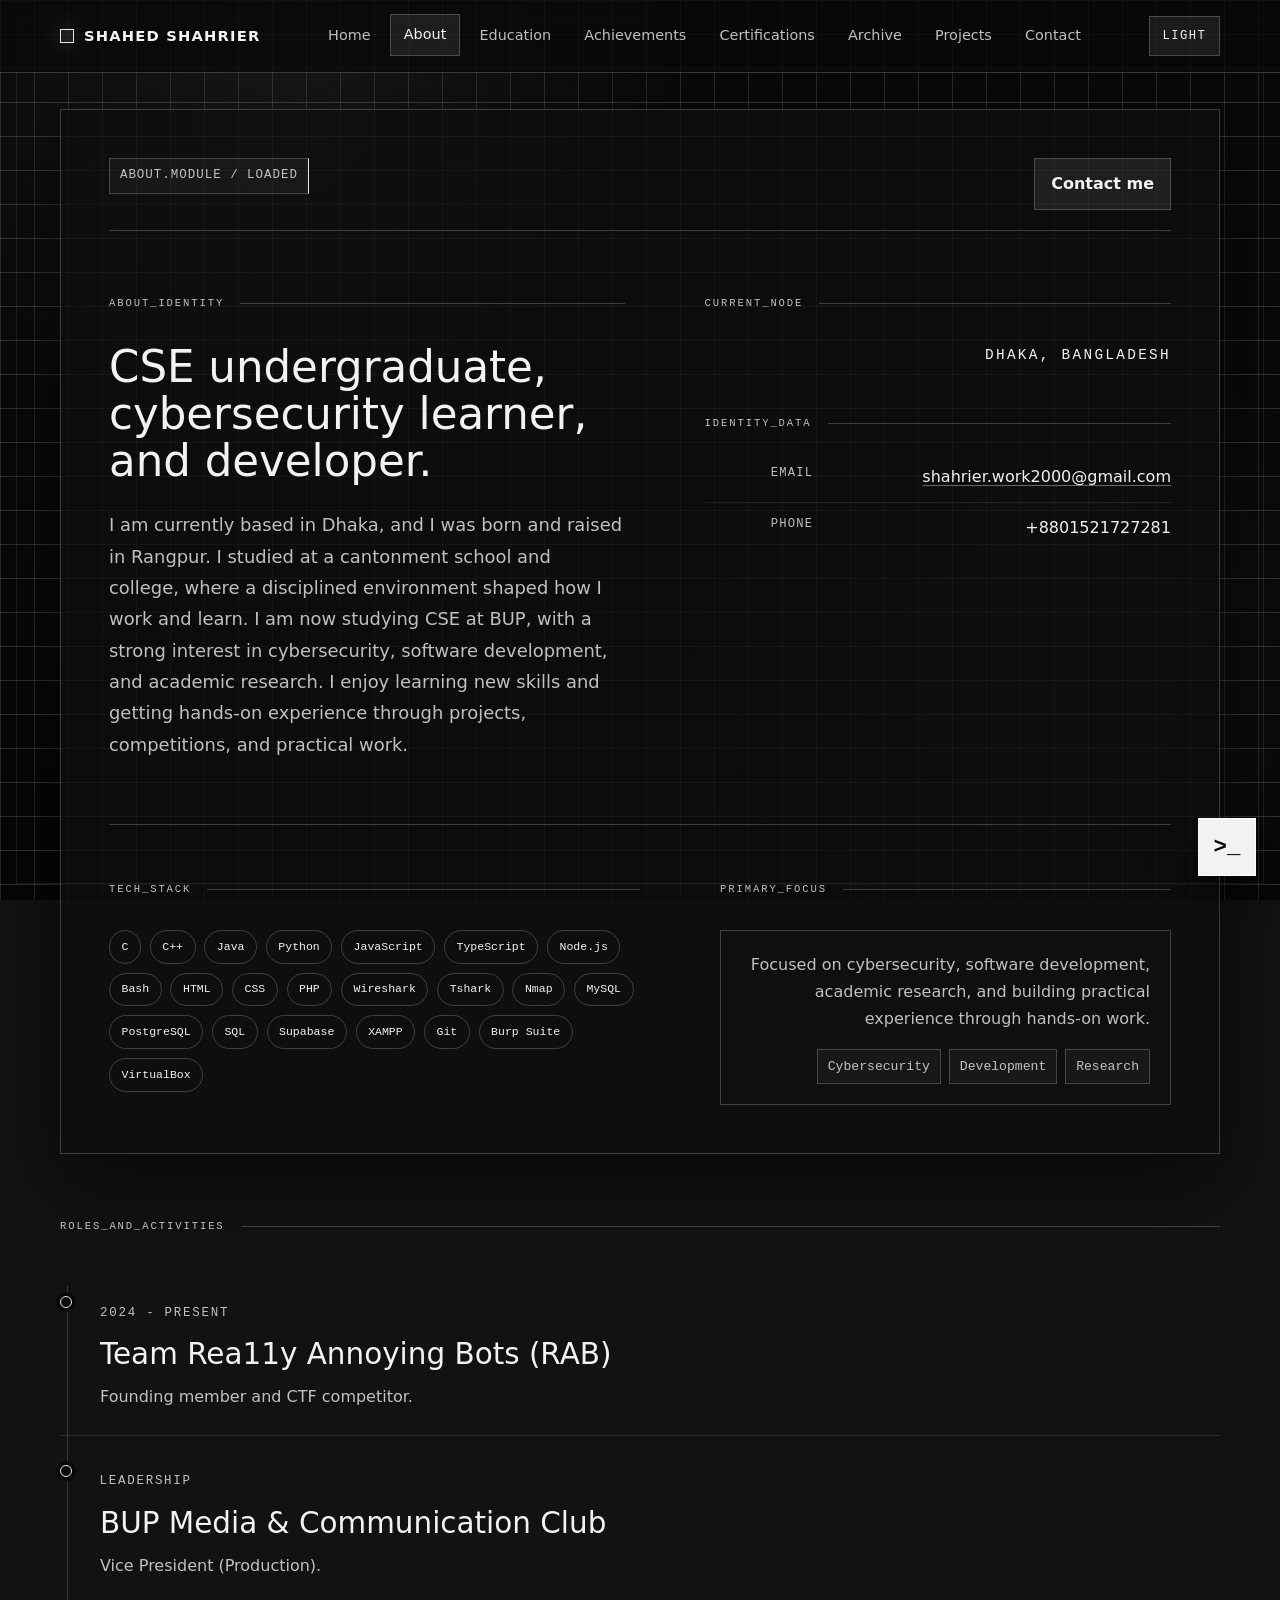
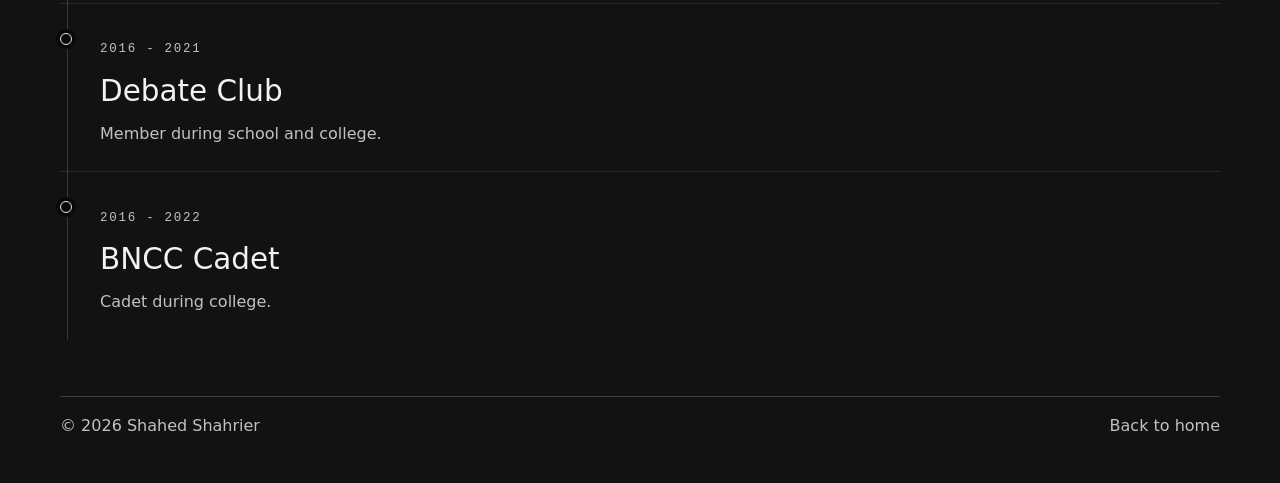
==== commit e406ba69: "Add site-wide terminal and light theme" ====
--- a/about.html
+++ b/about.html
@@ -5,9 +5,10 @@
   <meta name="viewport" content="width=device-width,initial-scale=1" />
   <meta name="description" content="Skills, activities, and profile information for Shahed Shahrier." />
   <meta name="theme-color" content="#080808" />
+  <script>document.documentElement.dataset.theme=localStorage.getItem("shahed-theme")||"dark";document.documentElement.style.colorScheme=document.documentElement.dataset.theme==="light"?"light":"dark";</script>
   <link rel="manifest" href="manifest.webmanifest" />
   <link rel="icon" href="assets/icon.svg" type="image/svg+xml" />
-  <link rel="stylesheet" href="styles.css?v=archive-15" />
+  <link rel="stylesheet" href="styles.css?v=terminal-22" />
   <title>About | Shahed Shahrier</title>
 </head>
 <body data-page="about">
@@ -24,6 +25,7 @@
         <a href="projects.html" data-text="Projects">Projects</a>
         <a href="contact.html" data-text="Contact">Contact</a>
       </nav>
+        <button class="theme-toggle" type="button" aria-label="Switch to light mode" aria-pressed="false" data-theme-toggle>Light</button>
     </div>
   </header>
 
@@ -38,9 +40,9 @@
         <section class="about-profile-grid">
           <div class="about-statement reveal">
             <div class="column-title">About_Identity</div>
-            <h1>Security competitor, developer, and production lead.</h1>
+            <h1>CSE undergraduate, cybersecurity learner, and developer.</h1>
             <div class="about-copy">
-              <p>Shahed Shahrier works across software development, CTF security practice, debate, cadet training, and club production leadership from Dhaka, Bangladesh.</p>
+              <p>I am currently based in Dhaka, and I was born and raised in Rangpur. I studied at a cantonment school and college, where a disciplined environment shaped how I work and learn. I am now studying CSE at BUP, with a strong interest in cybersecurity, software development, and academic research. I enjoy learning new skills and getting hands-on experience through projects, competitions, and practical work.</p>
             </div>
           </div>
 
@@ -52,10 +54,6 @@
             <div>
               <div class="column-title align-end">Identity_Data</div>
               <dl class="status-grid">
-                <div class="status-row">
-                  <dt>ID</dt>
-                  <dd>23524202143</dd>
-                </div>
                 <div class="status-row">
                   <dt>Email</dt>
                   <dd><a class="inline-link" href="mailto:shahrier.work2000@gmail.com">shahrier.work2000@gmail.com</a></dd>
@@ -78,6 +76,8 @@
               <span>Java</span>
               <span>Python</span>
               <span>JavaScript</span>
+              <span>TypeScript</span>
+              <span>Node.js</span>
               <span>Bash</span>
               <span>HTML</span>
               <span>CSS</span>
@@ -86,7 +86,9 @@
               <span>Tshark</span>
               <span>Nmap</span>
               <span>MySQL</span>
+              <span>PostgreSQL</span>
               <span>SQL</span>
+              <span>Supabase</span>
               <span>XAMPP</span>
               <span>Git</span>
               <span>Burp Suite</span>
@@ -97,11 +99,11 @@
           <div class="reveal">
             <div class="column-title align-end">Primary_Focus</div>
             <div class="about-focus-card">
-              <p>Focused on software development, security practice through CTFs, and production leadership inside university club work.</p>
+              <p>Focused on cybersecurity, software development, academic research, and building practical experience through hands-on work.</p>
               <div class="tags">
-                <span>CTF</span>
+                <span>Cybersecurity</span>
                 <span>Development</span>
-                <span>Production</span>
+                <span>Research</span>
               </div>
             </div>
           </div>
@@ -149,6 +151,32 @@
 
   </main>
 
+
+  <button class="terminal-toggle" type="button" aria-label="Toggle portfolio terminal" aria-expanded="false" data-terminal-toggle>
+    <span>&gt;_</span>
+  </button>
+
+  <aside class="portfolio-terminal" data-terminal hidden aria-label="Interactive portfolio terminal">
+    <div class="terminal-window-bar">
+      <div class="terminal-title">
+        <div class="terminal-lights" aria-hidden="true">
+          <span></span>
+          <span></span>
+          <span></span>
+        </div>
+        <p>GHOSTTY - SHAHED@BUP</p>
+      </div>
+      <button class="terminal-close" type="button" aria-label="Close terminal">x</button>
+    </div>
+    <div class="terminal-screen" role="application" aria-label="Interactive portfolio terminal">
+      <div class="terminal-output" data-terminal-output aria-live="polite"></div>
+      <form class="terminal-form" data-terminal-form>
+        <label class="terminal-prompt" for="terminal-command">shahed@bup ~/portfolio &gt;</label>
+        <input id="terminal-command" name="command" type="text" autocomplete="off" autocorrect="off" spellcheck="false" data-terminal-input aria-label="Terminal command" />
+      </form>
+    </div>
+  </aside>
+
   <footer class="site-footer">
     <div class="container footer-inner">
       <p>© <span data-year></span> Shahed Shahrier</p>
@@ -156,6 +184,6 @@
     </div>
   </footer>
 
-  <script src="site.js" defer></script>
+  <script src="site.js?v=terminal-22" defer></script>
 </body>
 </html>
--- a/styles.css
+++ b/styles.css
@@ -15,6 +15,21 @@
   --max-width: 1160px;
 }
 
+:root[data-theme="light"] {
+  --bg: #ececed;
+  --surface: #f7f7f7;
+  --surface-hover: #f1f1f1;
+  --surface-strong: #ededed;
+  --text: #111111;
+  --muted: rgba(17, 17, 17, 0.72);
+  --border: rgba(0, 0, 0, 0.24);
+  --accent: #111111;
+  --accent-soft: rgba(0, 0, 0, 0.055);
+  --grid-x: rgba(0, 0, 0, 0.12);
+  --grid-y: rgba(0, 0, 0, 0.09);
+  --shadow: 0 24px 58px rgba(0, 0, 0, 0.14);
+}
+
 * {
   box-sizing: border-box;
 }
@@ -43,12 +58,29 @@
   isolation: isolate;
 }
 
+:root[data-theme="light"] body {
+  background:
+    linear-gradient(to right, rgba(0, 0, 0, 0.045) 1px, transparent 1px),
+    linear-gradient(to bottom, rgba(0, 0, 0, 0.05) 1px, transparent 1px),
+    radial-gradient(circle at 20% 12%, rgba(255, 255, 255, 0.72), transparent 25rem),
+    radial-gradient(circle at 82% 78%, rgba(255, 255, 255, 0.5), transparent 24rem),
+    linear-gradient(180deg, #f7f7f7 0%, var(--bg) 58%, #e7e7e9 100%);
+}
+
 body::before,
 body::after {
   content: "";
   position: fixed;
   inset: 0;
   pointer-events: none;
+}
+
+:root[data-theme="light"] body::after {
+  background:
+    linear-gradient(rgba(255, 255, 255, 0) 50%, rgba(0, 0, 0, 0.018) 50%),
+    radial-gradient(circle at 50% 50%, transparent 0, rgba(255, 255, 255, 0.22) 78%);
+  opacity: 0.16;
+  mix-blend-mode: multiply;
 }
 
 body::before {
@@ -85,6 +117,10 @@
   z-index: 0;
   pointer-events: none;
   border: 1px solid rgba(255, 255, 255, 0.08);
+}
+
+:root[data-theme="light"] body > main::before {
+  border-color: rgba(0, 0, 0, 0.08);
 }
 
 @keyframes grid-drift {
@@ -232,6 +268,10 @@
   backdrop-filter: blur(18px);
 }
 
+:root[data-theme="light"] .site-header {
+  background: rgba(236, 236, 237, 0.82);
+}
+
 .header-inner {
   min-height: 72px;
   display: flex;
@@ -266,6 +306,30 @@
   flex-wrap: wrap;
   justify-content: flex-end;
   gap: 0.35rem;
+}
+
+.theme-toggle {
+  min-height: 40px;
+  display: inline-flex;
+  align-items: center;
+  justify-content: center;
+  border: 1px solid var(--border);
+  background: var(--accent-soft);
+  color: var(--text);
+  cursor: pointer;
+  font-family: "SFMono-Regular", Consolas, "Liberation Mono", monospace;
+  font-size: 0.76rem;
+  letter-spacing: 0.12em;
+  padding: 0.55rem 0.8rem;
+  text-transform: uppercase;
+  transition: transform 180ms ease, background 180ms ease, border-color 180ms ease;
+}
+
+.theme-toggle:hover,
+.theme-toggle:focus-visible {
+  transform: translateY(-1px);
+  border-color: var(--accent);
+  background: var(--surface-hover);
 }
 
 .nav a {
@@ -340,6 +404,11 @@
   box-shadow: var(--shadow);
 }
 
+:root[data-theme="light"] .hero-copy,
+:root[data-theme="light"] .page-panel {
+  background: linear-gradient(135deg, rgba(255, 255, 255, 0.72), rgba(255, 255, 255, 0.28));
+}
+
 .system-line {
   display: inline-flex;
   width: fit-content;
@@ -352,6 +421,10 @@
   letter-spacing: 0.08em;
   padding: 0.45rem 0.62rem;
   text-transform: uppercase;
+}
+
+:root[data-theme="light"] .system-line {
+  background: rgba(255, 255, 255, 0.56);
 }
 
 .system-line {
@@ -489,6 +562,12 @@
   font-family: "SFMono-Regular", Consolas, "Liberation Mono", monospace;
   font-size: 0.82rem;
   padding: 0.4rem 0.62rem;
+}
+
+:root[data-theme="light"] .hero-meta span,
+:root[data-theme="light"] .tags span,
+:root[data-theme="light"] .pill {
+  background: rgba(255, 255, 255, 0.46);
 }
 
 .terminal-card,
@@ -581,6 +660,227 @@
   filter: grayscale(0) contrast(1.08);
 }
 
+.terminal-toggle {
+  position: fixed;
+  right: 1.5rem;
+  bottom: 1.5rem;
+  z-index: 70;
+  width: 58px;
+  height: 58px;
+  display: grid;
+  place-items: center;
+  border: 1px solid rgba(255, 255, 255, 0.72);
+  background: var(--text);
+  color: var(--bg);
+  cursor: pointer;
+  box-shadow: 0 18px 45px rgba(0, 0, 0, 0.48);
+  transition: transform 180ms ease, background 180ms ease, color 180ms ease, border-color 180ms ease;
+}
+
+.terminal-toggle:hover,
+.terminal-toggle:focus-visible {
+  transform: translateY(-3px) scale(1.03);
+  border-color: var(--text);
+  background: var(--bg);
+  color: var(--text);
+}
+
+.terminal-toggle span {
+  font-family: "SFMono-Regular", Consolas, "Liberation Mono", monospace;
+  font-size: 1.4rem;
+  font-weight: 800;
+  line-height: 1;
+}
+
+.portfolio-terminal {
+  position: fixed;
+  right: 1.5rem;
+  bottom: 5.8rem;
+  z-index: 70;
+  width: min(820px, calc(100vw - 3rem));
+  height: min(520px, calc(100vh - 8rem));
+  display: flex;
+  flex-direction: column;
+  border: 1px solid rgba(255, 255, 255, 0.58);
+  background: #050505;
+  box-shadow: 0 0 42px rgba(255, 255, 255, 0.06), 0 28px 80px rgba(0, 0, 0, 0.74);
+  overflow: hidden;
+}
+
+:root[data-theme="light"] .portfolio-terminal {
+  border-color: rgba(0, 0, 0, 0.28);
+  background: var(--surface);
+  box-shadow: 0 0 42px rgba(0, 0, 0, 0.04), 0 24px 60px rgba(0, 0, 0, 0.18);
+}
+
+.portfolio-terminal[hidden] {
+  display: none;
+}
+
+.terminal-window-bar {
+  min-height: 42px;
+  display: flex;
+  align-items: center;
+  justify-content: space-between;
+  gap: 1rem;
+  flex: 0 0 auto;
+  border-bottom: 1px solid rgba(255, 255, 255, 0.2);
+  background: #111111;
+  padding: 0 1.1rem;
+}
+
+:root[data-theme="light"] .terminal-window-bar {
+  border-bottom-color: rgba(0, 0, 0, 0.18);
+  background: #ededed;
+}
+
+.terminal-title {
+  display: inline-flex;
+  align-items: center;
+  gap: 1rem;
+  min-width: 0;
+}
+
+.terminal-window-bar p,
+.terminal-close {
+  margin: 0;
+  color: rgba(255, 255, 255, 0.82);
+  font-family: "SFMono-Regular", Consolas, "Liberation Mono", monospace;
+  font-size: 0.82rem;
+  letter-spacing: 0.16em;
+  text-transform: uppercase;
+}
+
+:root[data-theme="light"] .terminal-window-bar p,
+:root[data-theme="light"] .terminal-close {
+  color: rgba(17, 17, 17, 0.76);
+}
+
+.terminal-lights {
+  display: inline-flex;
+  gap: 0.55rem;
+}
+
+.terminal-lights span {
+  width: 13px;
+  height: 13px;
+  display: block;
+  border-radius: 999px;
+}
+
+.terminal-lights span:nth-child(1) {
+  background: rgba(255, 255, 255, 0.72);
+}
+
+.terminal-lights span:nth-child(2) {
+  background: rgba(255, 255, 255, 0.48);
+}
+
+.terminal-lights span:nth-child(3) {
+  background: rgba(255, 255, 255, 0.28);
+}
+
+:root[data-theme="light"] .terminal-lights span:nth-child(1) {
+  background: rgba(17, 17, 17, 0.68);
+}
+
+:root[data-theme="light"] .terminal-lights span:nth-child(2) {
+  background: rgba(17, 17, 17, 0.42);
+}
+
+:root[data-theme="light"] .terminal-lights span:nth-child(3) {
+  background: rgba(17, 17, 17, 0.24);
+}
+
+.terminal-close {
+  border: 0;
+  background: transparent;
+  color: rgba(255, 255, 255, 0.42);
+  cursor: pointer;
+  padding: 0.35rem;
+}
+
+.terminal-close:hover,
+.terminal-close:focus-visible {
+  color: var(--text);
+}
+
+.terminal-screen {
+  flex: 1 1 auto;
+  overflow-y: auto;
+  padding: 1rem;
+  color: var(--text);
+  font-family: "SFMono-Regular", Consolas, "Liberation Mono", monospace;
+  font-size: 0.92rem;
+  scrollbar-color: rgba(255, 255, 255, 0.28) transparent;
+  scrollbar-width: thin;
+}
+
+.terminal-banner {
+  width: fit-content;
+  max-width: 100%;
+  margin-bottom: 1rem;
+  border: 2px double rgba(255, 255, 255, 0.82);
+  color: var(--text);
+  padding: 0.85rem 1.5rem;
+  overflow-wrap: anywhere;
+}
+
+.terminal-banner span {
+  font-weight: 700;
+}
+
+.terminal-muted {
+  margin: 0.2rem 0;
+  color: rgba(255, 255, 255, 0.68);
+}
+
+.terminal-output {
+  display: grid;
+  gap: 0.35rem;
+}
+
+.terminal-line {
+  margin: 0;
+  color: var(--muted);
+  white-space: pre-wrap;
+  overflow-wrap: anywhere;
+}
+
+.terminal-line.command {
+  color: var(--text);
+  font-weight: 700;
+}
+
+.terminal-line a {
+  color: var(--text);
+  text-underline-offset: 0.18em;
+}
+
+.terminal-form {
+  display: flex;
+  align-items: center;
+  gap: 0.5rem;
+  margin-top: 1rem;
+}
+
+.terminal-prompt {
+  flex: 0 0 auto;
+  color: var(--text);
+  font-weight: 700;
+}
+
+.terminal-form input {
+  width: 100%;
+  min-width: 5rem;
+  border: 0;
+  outline: 0;
+  background: transparent;
+  color: var(--text);
+  font: inherit;
+  caret-color: var(--text);
+}
+
 .status-grid {
   display: grid;
   gap: 0.75rem;
@@ -593,6 +893,10 @@
   gap: 0.75rem;
   border-bottom: 1px solid rgba(255, 255, 255, 0.08);
   padding-bottom: 0.75rem;
+}
+
+:root[data-theme="light"] .status-row {
+  border-bottom-color: rgba(0, 0, 0, 0.1);
 }
 
 .status-row:last-child {
@@ -681,6 +985,10 @@
   padding: clamp(1.25rem, 4vw, 3rem);
 }
 
+:root[data-theme="light"] .about-frame {
+  background: rgba(247, 247, 247, 0.82);
+}
+
 .about-topline {
   display: flex;
   align-items: center;
@@ -775,6 +1083,10 @@
   text-align: right;
 }
 
+:root[data-theme="light"] .about-focus-card {
+  background: var(--surface);
+}
+
 .about-focus-card p {
   margin: 0;
   color: var(--muted);
@@ -800,6 +1112,10 @@
   background: rgba(255, 255, 255, 0.16);
 }
 
+:root[data-theme="light"] .about-editorial-list::before {
+  background: rgba(0, 0, 0, 0.16);
+}
+
 .about-row {
   position: relative;
   display: grid;
@@ -807,6 +1123,10 @@
   gap: 1.5rem;
   border-bottom: 1px solid rgba(255, 255, 255, 0.1);
   padding: 1.5rem 0 1.5rem;
+}
+
+:root[data-theme="light"] .about-row {
+  border-bottom-color: rgba(0, 0, 0, 0.1);
 }
 
 .about-row:last-child {
@@ -852,6 +1172,11 @@
   text-underline-offset: 0.18em;
 }
 
+:root[data-theme="light"] .inline-link,
+:root[data-theme="light"] .contact-card a {
+  text-decoration-color: rgba(0, 0, 0, 0.34);
+}
+
 .inline-link:hover,
 .inline-link:focus-visible,
 .contact-card a:hover,
@@ -871,6 +1196,11 @@
   object-fit: cover;
   border: 1px solid var(--border);
   background: #050505;
+}
+
+:root[data-theme="light"] .project-card figure img,
+:root[data-theme="light"] .achievement-card figure img {
+  background: var(--surface-strong);
 }
 
 .project-card img[src$=".svg"] {
@@ -924,10 +1254,18 @@
   transition: border-color 500ms ease, transform 220ms ease, background 220ms ease;
 }
 
+:root[data-theme="light"] .project-showcase-card {
+  background: var(--surface);
+}
+
 .project-showcase-card:hover {
   border-color: var(--accent);
   background: rgba(23, 23, 23, 0.82);
   transform: translateY(-4px);
+}
+
+:root[data-theme="light"] .project-showcase-card:hover {
+  background: var(--surface-hover);
 }
 
 .project-media {
@@ -936,6 +1274,10 @@
   overflow: hidden;
   border-bottom: 1px solid var(--border);
   background: #050505;
+}
+
+:root[data-theme="light"] .project-media {
+  background: var(--surface-strong);
 }
 
 .project-media img {
@@ -971,6 +1313,10 @@
   text-transform: uppercase;
 }
 
+:root[data-theme="light"] .project-media span {
+  background: rgba(255, 255, 255, 0.72);
+}
+
 .project-body {
   flex: 1;
   display: flex;
@@ -1081,6 +1427,11 @@
   overflow: hidden;
   border: 1px solid rgba(255, 255, 255, 0.1);
   background: #050505;
+}
+
+:root[data-theme="light"] .achievement-record figure {
+  border-color: rgba(0, 0, 0, 0.12);
+  background: var(--surface-strong);
 }
 
 .achievement-record figure img {
@@ -1143,6 +1494,10 @@
   font-size: 0.66rem;
   letter-spacing: 0.16em;
   text-transform: uppercase;
+}
+
+:root[data-theme="light"] .record-footer {
+  border-top-color: rgba(0, 0, 0, 0.12);
 }
 
 .achievement-record:hover .record-footer {
@@ -1365,6 +1720,13 @@
   transition: transform 220ms ease, border-color 220ms ease, background 220ms ease;
 }
 
+:root[data-theme="light"] .certificate-card {
+  border-color: rgba(0, 0, 0, 0.16);
+  background:
+    linear-gradient(145deg, rgba(255, 255, 255, 0.74), transparent 42%),
+    var(--surface);
+}
+
 .certificate-card::before {
   content: "";
   position: absolute;
@@ -1377,6 +1739,12 @@
   transition: opacity 220ms ease, transform 220ms ease;
 }
 
+:root[data-theme="light"] .certificate-card::before {
+  background:
+    linear-gradient(to right, rgba(0, 0, 0, 0.05) 1px, transparent 1px),
+    linear-gradient(to bottom, rgba(0, 0, 0, 0.045) 1px, transparent 1px);
+}
+
 .certificate-card::after {
   content: "";
   position: absolute;
@@ -1386,10 +1754,21 @@
     radial-gradient(circle at 18% 16%, rgba(255, 255, 255, 0.12), transparent 16rem);
 }
 
+:root[data-theme="light"] .certificate-card::after {
+  background:
+    linear-gradient(to top, rgba(247, 247, 247, 0.94), rgba(247, 247, 247, 0.5) 58%, rgba(247, 247, 247, 0.18)),
+    radial-gradient(circle at 18% 16%, rgba(255, 255, 255, 0.72), transparent 16rem);
+}
+
 .certificate-card:hover {
   border-color: rgba(255, 255, 255, 0.32);
   background: rgba(23, 23, 23, 0.92);
   transform: translateY(-4px);
+}
+
+:root[data-theme="light"] .certificate-card:hover {
+  border-color: rgba(0, 0, 0, 0.28);
+  background: var(--surface-hover);
 }
 
 .certificate-card:hover::before {
@@ -1419,6 +1798,11 @@
   text-transform: uppercase;
 }
 
+:root[data-theme="light"] .certificate-placeholder {
+  border-color: rgba(0, 0, 0, 0.22);
+  color: rgba(0, 0, 0, 0.42);
+}
+
 .certificate-content {
   position: relative;
   z-index: 2;
@@ -1449,6 +1833,10 @@
   font-family: "SFMono-Regular", Consolas, "Liberation Mono", monospace;
   font-size: 0.72rem;
   line-height: 1.55;
+}
+
+:root[data-theme="light"] .certificate-content p:not(.certificate-issuer) {
+  color: var(--muted);
 }
 
 .certificate-status {
@@ -1525,6 +1913,10 @@
 
 .archive-search input::placeholder {
   color: rgba(255, 255, 255, 0.36);
+}
+
+:root[data-theme="light"] .archive-search input::placeholder {
+  color: rgba(0, 0, 0, 0.36);
 }
 
 .archive-search input:focus-visible {
@@ -1572,6 +1964,12 @@
   transition: border-color 220ms ease, transform 220ms ease;
 }
 
+:root[data-theme="light"] .archive-media {
+  background:
+    linear-gradient(135deg, rgba(255, 255, 255, 0.7), transparent 44%),
+    var(--surface);
+}
+
 .archive-media::before {
   content: "";
   position: absolute;
@@ -1583,6 +1981,12 @@
   opacity: 0.24;
 }
 
+:root[data-theme="light"] .archive-media::before {
+  background:
+    linear-gradient(to right, rgba(0, 0, 0, 0.05) 1px, transparent 1px),
+    linear-gradient(to bottom, rgba(0, 0, 0, 0.045) 1px, transparent 1px);
+}
+
 .archive-media span {
   position: relative;
   z-index: 1;
@@ -1593,9 +1997,17 @@
   text-transform: uppercase;
 }
 
+:root[data-theme="light"] .archive-media span {
+  color: rgba(0, 0, 0, 0.44);
+}
+
 .archive-record:hover .archive-media {
   border-color: rgba(255, 255, 255, 0.32);
   transform: translateY(-3px);
+}
+
+:root[data-theme="light"] .archive-record:hover .archive-media {
+  border-color: rgba(0, 0, 0, 0.28);
 }
 
 .archive-copy {
@@ -1990,6 +2402,43 @@
     gap: 0.25rem;
   }
 
+  .terminal-window-bar {
+    gap: 0.75rem;
+    padding: 0.7rem 0.85rem;
+  }
+
+  .portfolio-terminal {
+    right: 0.75rem;
+    bottom: 5rem;
+    width: calc(100vw - 1.5rem);
+    height: min(520px, calc(100vh - 7rem));
+  }
+
+  .terminal-toggle {
+    right: 0.75rem;
+    bottom: 0.75rem;
+    width: 52px;
+    height: 52px;
+  }
+
+  .terminal-window-bar p {
+    font-size: 0.78rem;
+    letter-spacing: 0.1em;
+  }
+
+  .terminal-title {
+    gap: 0.65rem;
+  }
+
+  .terminal-form {
+    align-items: flex-start;
+    flex-direction: column;
+  }
+
+  .terminal-prompt {
+    white-space: normal;
+  }
+
   .footer-inner {
     flex-direction: column;
   }
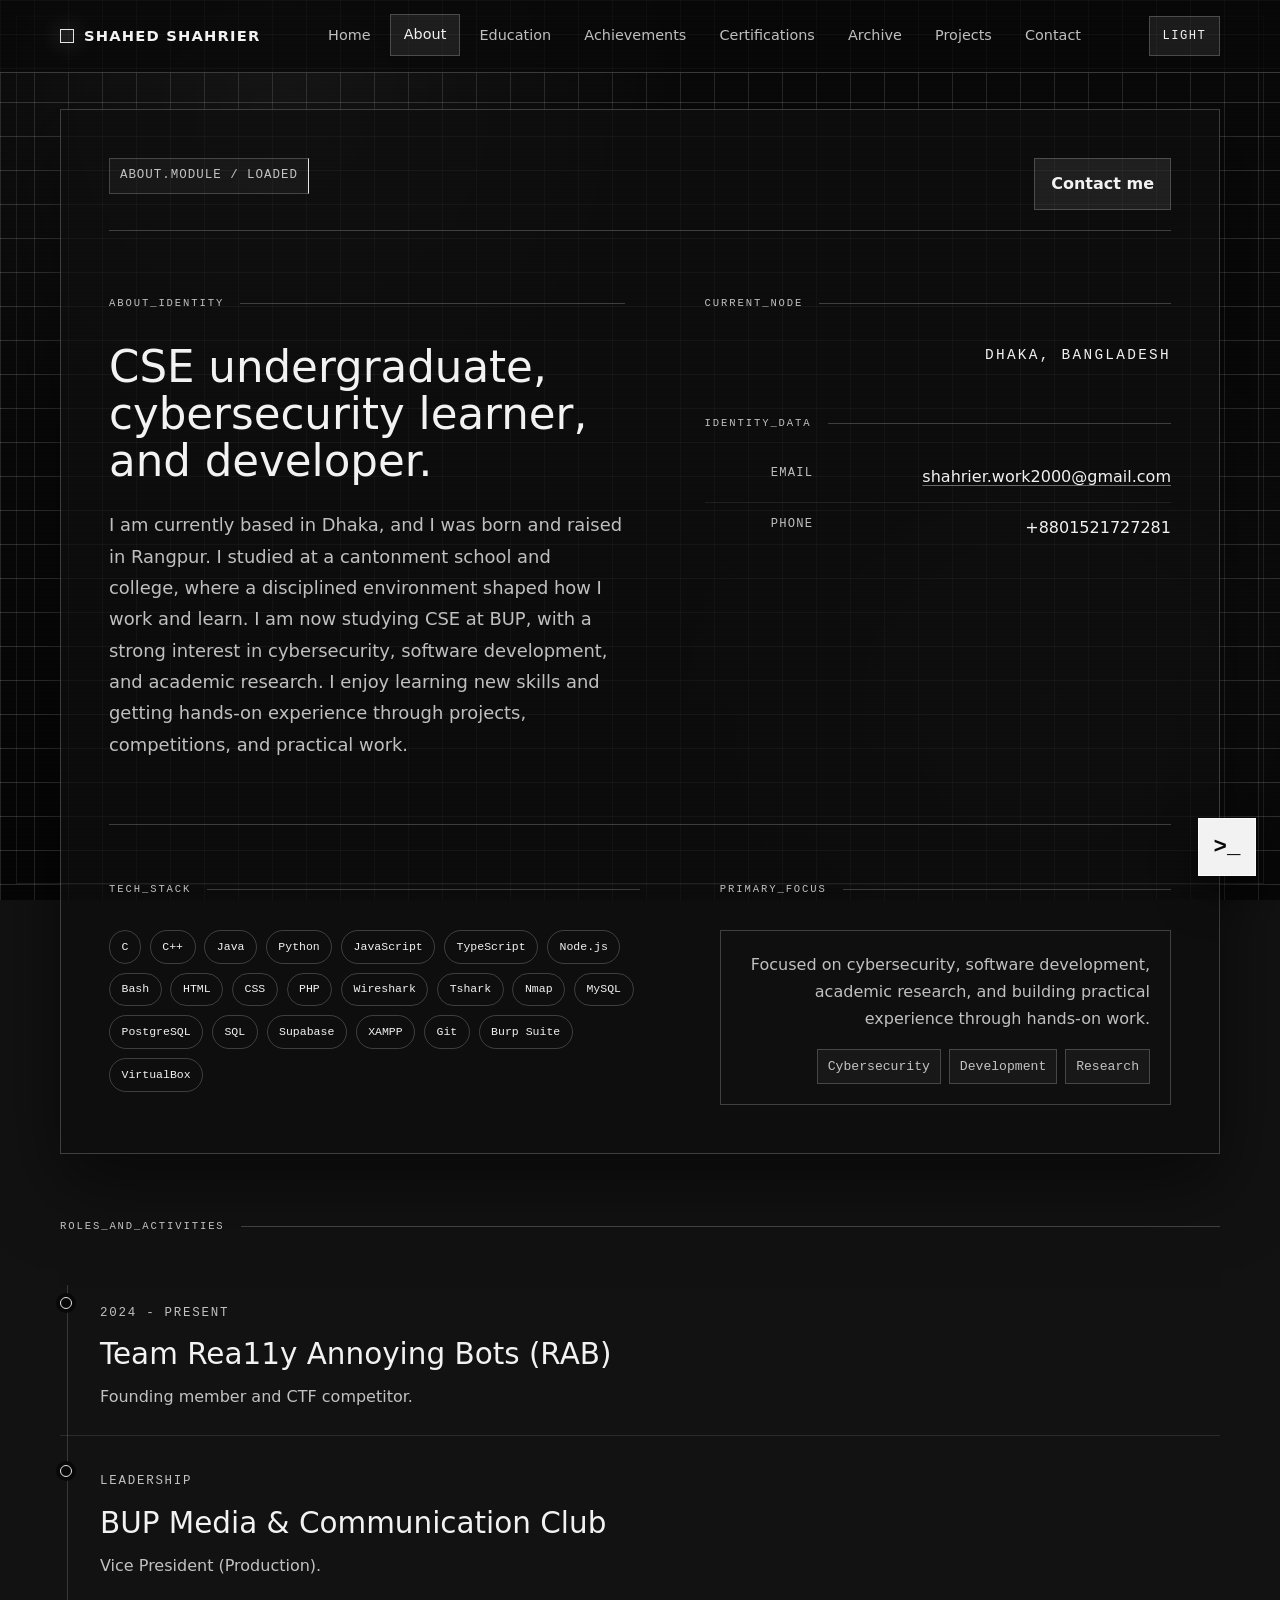
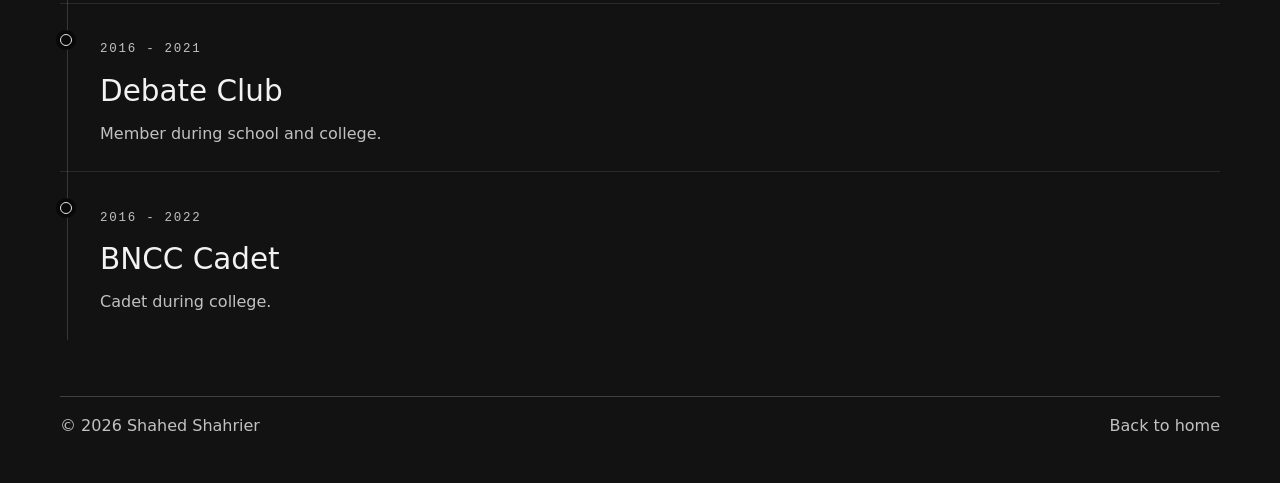
==== commit ed5ecb0a: "Add SEO metadata and sitemap" ====
--- a/about.html
+++ b/about.html
@@ -3,13 +3,26 @@
 <head>
   <meta charset="utf-8" />
   <meta name="viewport" content="width=device-width,initial-scale=1" />
-  <meta name="description" content="Skills, activities, and profile information for Shahed Shahrier." />
+  <meta name="description" content="About Shahed Shahrier: BUP CSE undergraduate from Bangladesh focused on cybersecurity, software development, CTF competitions, and research." />
+  <meta name="author" content="Shahed Shahrier" />
+  <meta name="robots" content="index,follow,max-image-preview:large" />
   <meta name="theme-color" content="#080808" />
   <script>document.documentElement.dataset.theme=localStorage.getItem("shahed-theme")||"dark";document.documentElement.style.colorScheme=document.documentElement.dataset.theme==="light"?"light":"dark";</script>
   <link rel="manifest" href="manifest.webmanifest" />
+  <link rel="canonical" href="https://shahrier.tech/about.html" />
   <link rel="icon" href="assets/icon.svg" type="image/svg+xml" />
   <link rel="stylesheet" href="styles.css?v=terminal-22" />
-  <title>About | Shahed Shahrier</title>
+  <meta property="og:type" content="profile" />
+  <meta property="og:site_name" content="Shahed Shahrier Portfolio" />
+  <meta property="og:title" content="About Shahed Shahrier | BUP CSE and Cybersecurity" />
+  <meta property="og:description" content="Profile of Shahed Shahrier, a BUP CSE undergraduate focused on cybersecurity, software development, CTF competitions, and research." />
+  <meta property="og:url" content="https://shahrier.tech/about.html" />
+  <meta property="og:image" content="https://shahrier.tech/assets/image1.png" />
+  <meta name="twitter:card" content="summary_large_image" />
+  <meta name="twitter:title" content="About Shahed Shahrier | BUP CSE and Cybersecurity" />
+  <meta name="twitter:description" content="Profile of Shahed Shahrier, a BUP CSE undergraduate focused on cybersecurity, software development, CTF competitions, and research." />
+  <meta name="twitter:image" content="https://shahrier.tech/assets/image1.png" />
+  <title>About Shahed Shahrier | BUP CSE and Cybersecurity</title>
 </head>
 <body data-page="about">
   <header class="site-header">
--- a/styles.css
+++ b/styles.css
@@ -1716,6 +1716,7 @@
     rgba(17, 17, 17, 0.78);
   color: var(--text);
   padding: 1.1rem;
+  text-decoration: none;
   box-shadow: var(--shadow);
   transition: transform 220ms ease, border-color 220ms ease, background 220ms ease;
 }
@@ -1750,7 +1751,7 @@
   position: absolute;
   inset: 0;
   background:
-    linear-gradient(to top, rgba(8, 8, 8, 0.94), rgba(8, 8, 8, 0.28) 58%, rgba(8, 8, 8, 0.1)),
+    linear-gradient(to top, rgba(8, 8, 8, 0.96), rgba(8, 8, 8, 0.56) 52%, rgba(8, 8, 8, 0.1)),
     radial-gradient(circle at 18% 16%, rgba(255, 255, 255, 0.12), transparent 16rem);
 }
 
@@ -1782,6 +1783,12 @@
   width: 100%;
   height: 100%;
   object-fit: cover;
+  transition: transform 220ms ease, filter 220ms ease;
+}
+
+.certificate-card.has-media:hover img {
+  filter: saturate(1.06);
+  transform: scale(1.03);
 }
 
 .certificate-placeholder {
@@ -1821,17 +1828,18 @@
 .certificate-content h3 {
   margin: 0;
   color: var(--text);
-  font-size: clamp(1.45rem, 3vw, 2.35rem);
+  font-size: clamp(1.05rem, 2vw, 1.55rem);
   font-weight: 500;
-  line-height: 1;
+  line-height: 1.08;
+  overflow-wrap: anywhere;
 }
 
 .certificate-content p:not(.certificate-issuer) {
-  max-width: 34ch;
+  max-width: 48ch;
   margin: 0.65rem 0 0;
   color: rgba(255, 255, 255, 0.7);
   font-family: "SFMono-Regular", Consolas, "Liberation Mono", monospace;
-  font-size: 0.72rem;
+  font-size: 0.68rem;
   line-height: 1.55;
 }
 
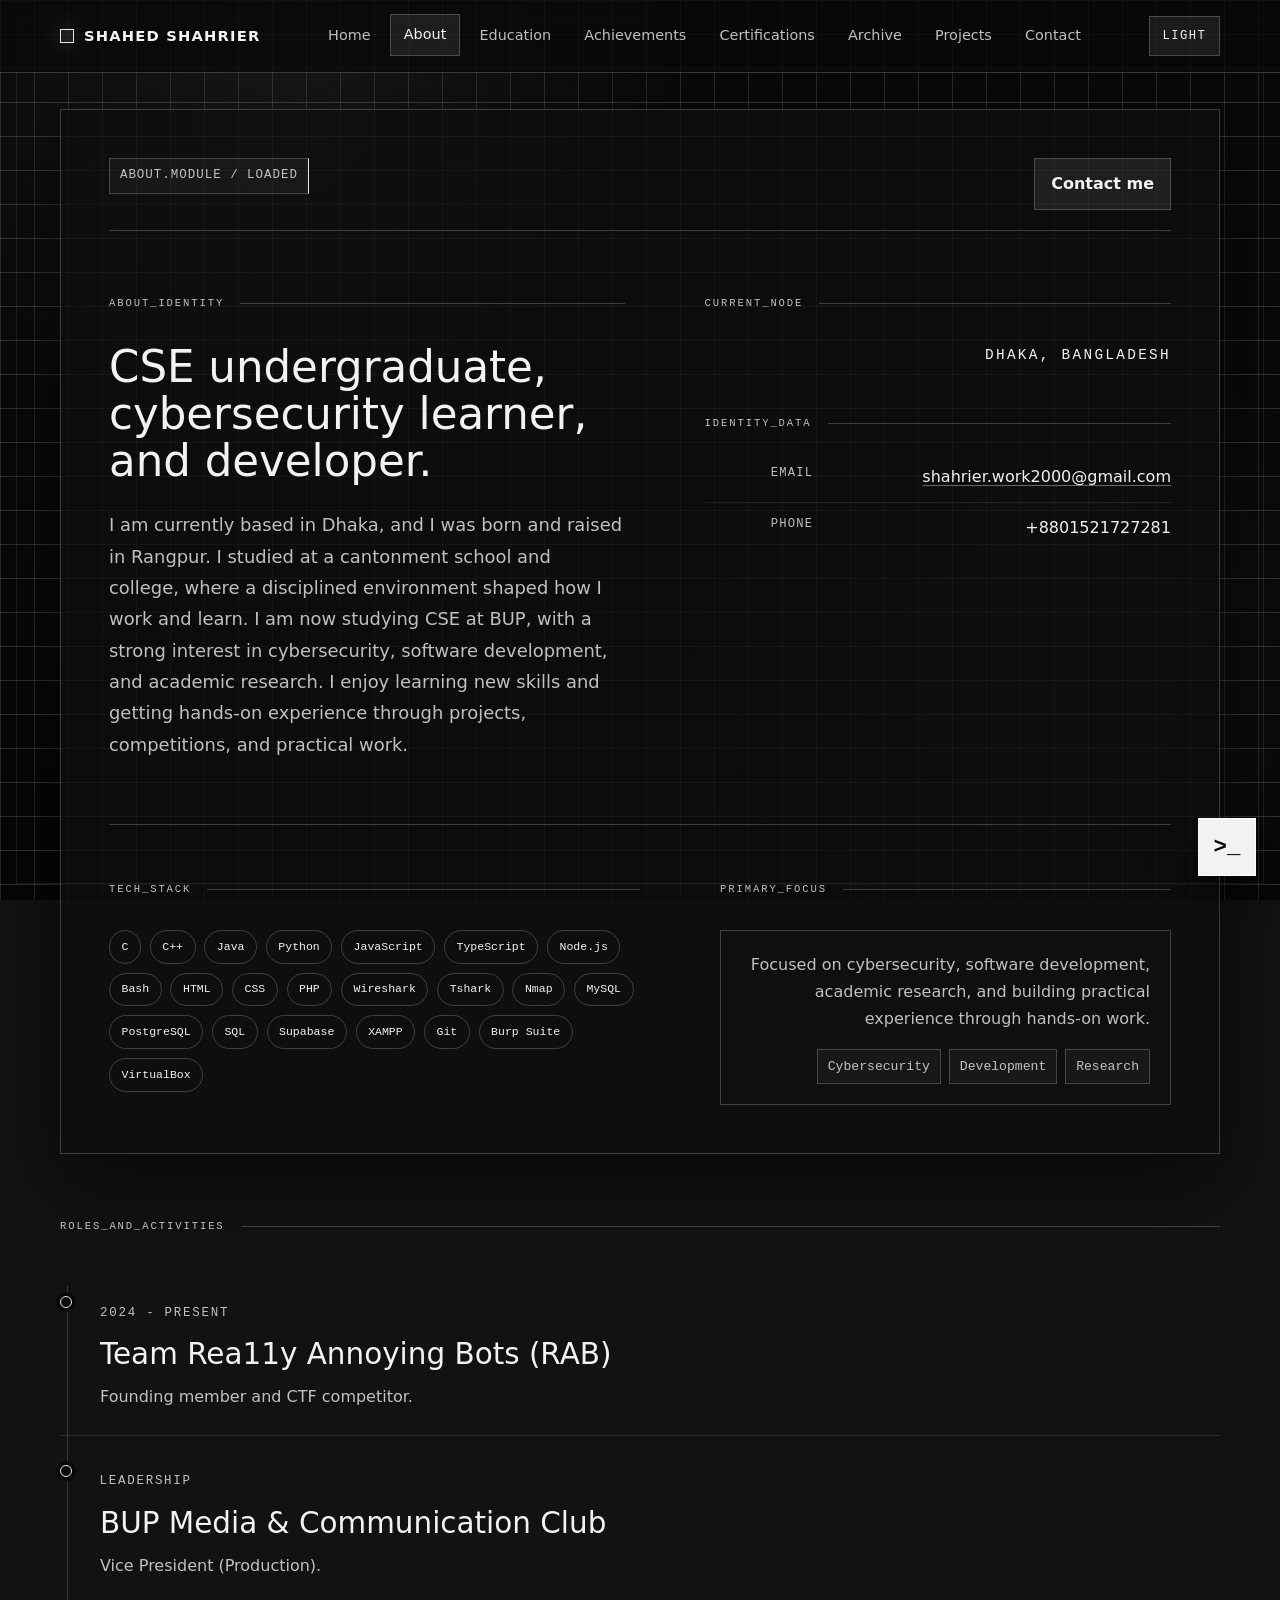
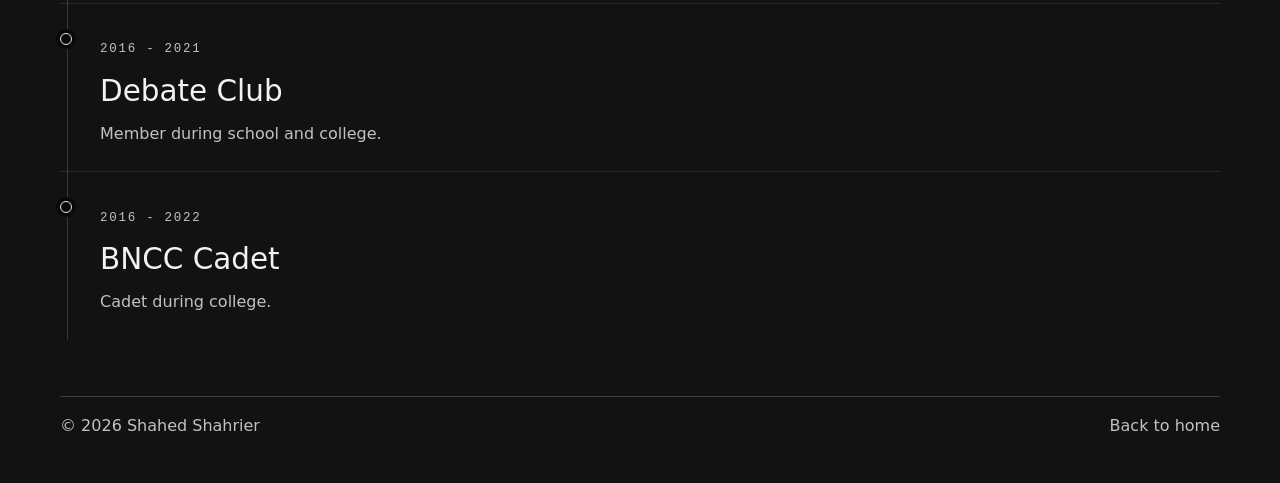
==== commit 0397ece8: "Bust icon and project image cache" ====
--- a/about.html
+++ b/about.html
@@ -10,7 +10,7 @@
   <script>document.documentElement.dataset.theme=localStorage.getItem("shahed-theme")||"dark";document.documentElement.style.colorScheme=document.documentElement.dataset.theme==="light"?"light":"dark";</script>
   <link rel="manifest" href="manifest.webmanifest" />
   <link rel="canonical" href="https://shahrier.tech/about.html" />
-  <link rel="icon" href="assets/icon.svg" type="image/svg+xml" />
+  <link rel="icon" href="assets/profile-icon.png?v=icon-1" type="image/png" />
   <link rel="stylesheet" href="styles.css?v=terminal-22" />
   <meta property="og:type" content="profile" />
   <meta property="og:site_name" content="Shahed Shahrier Portfolio" />
